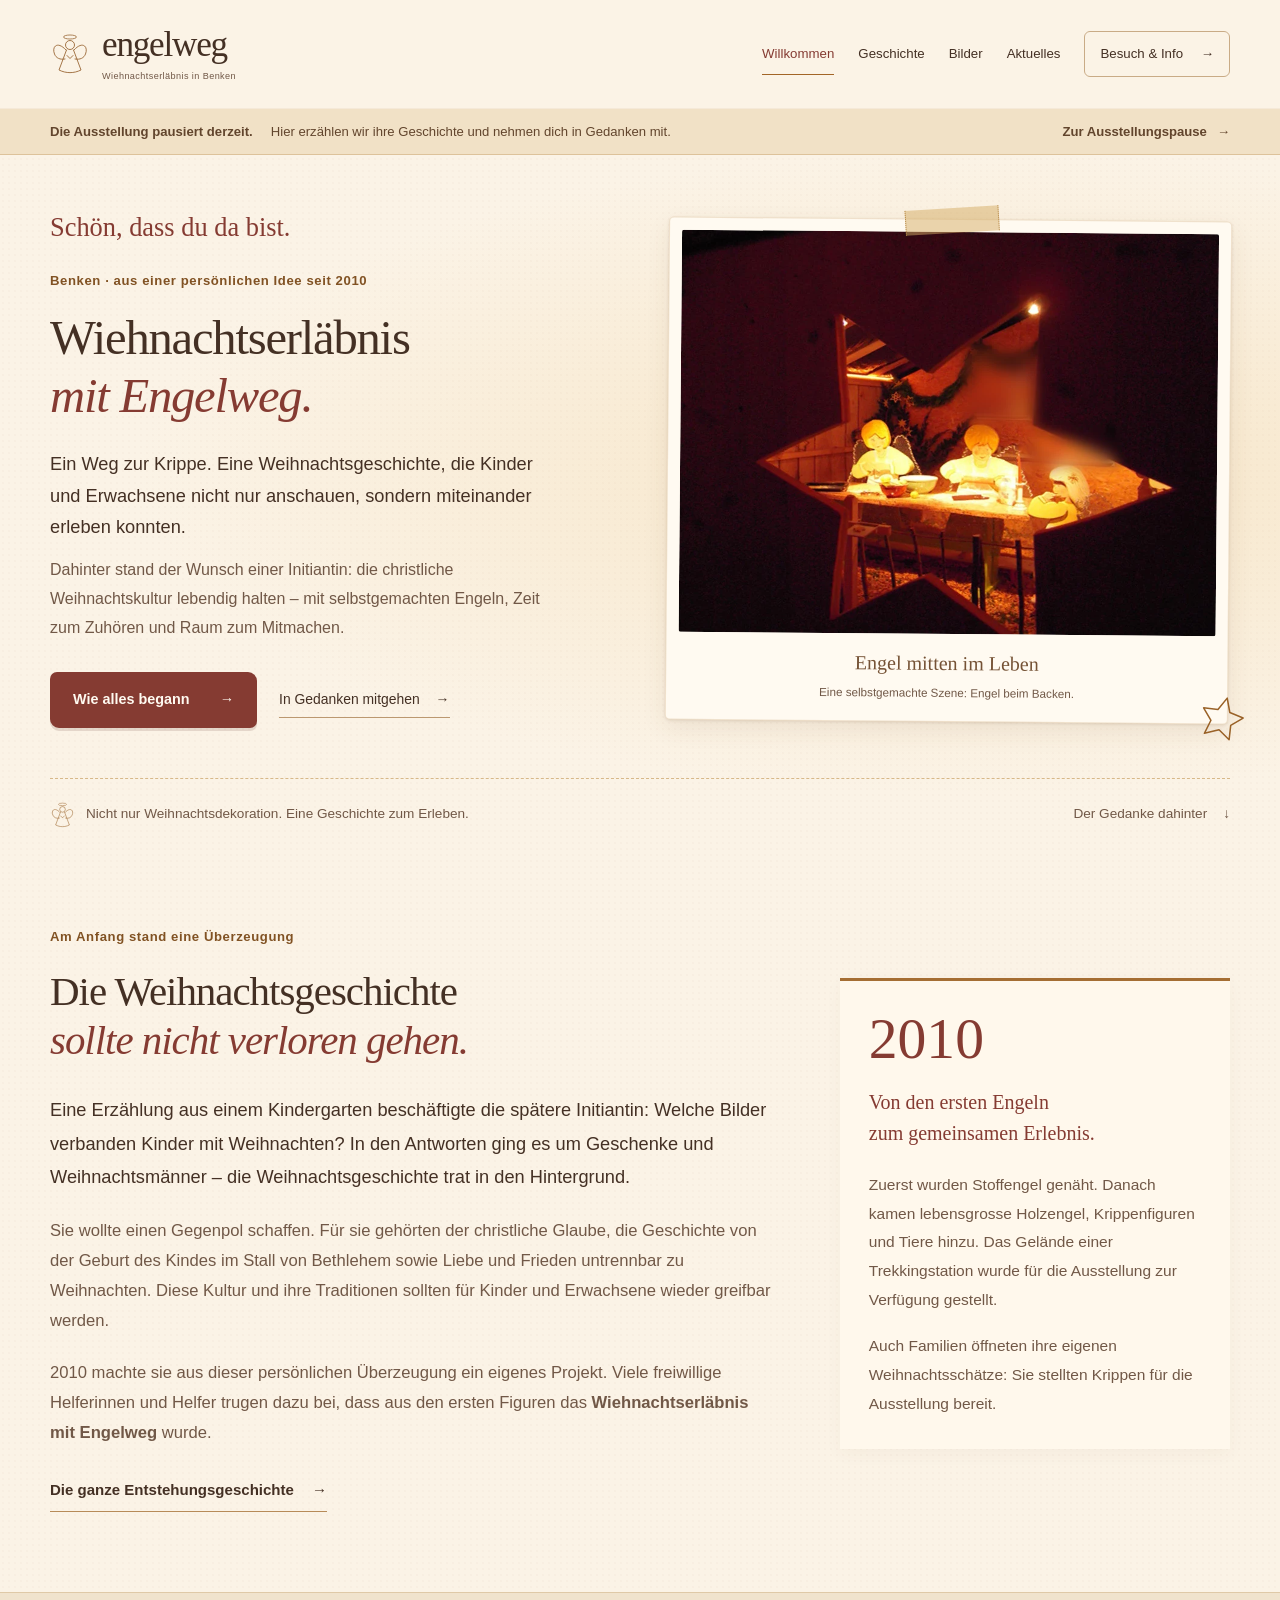
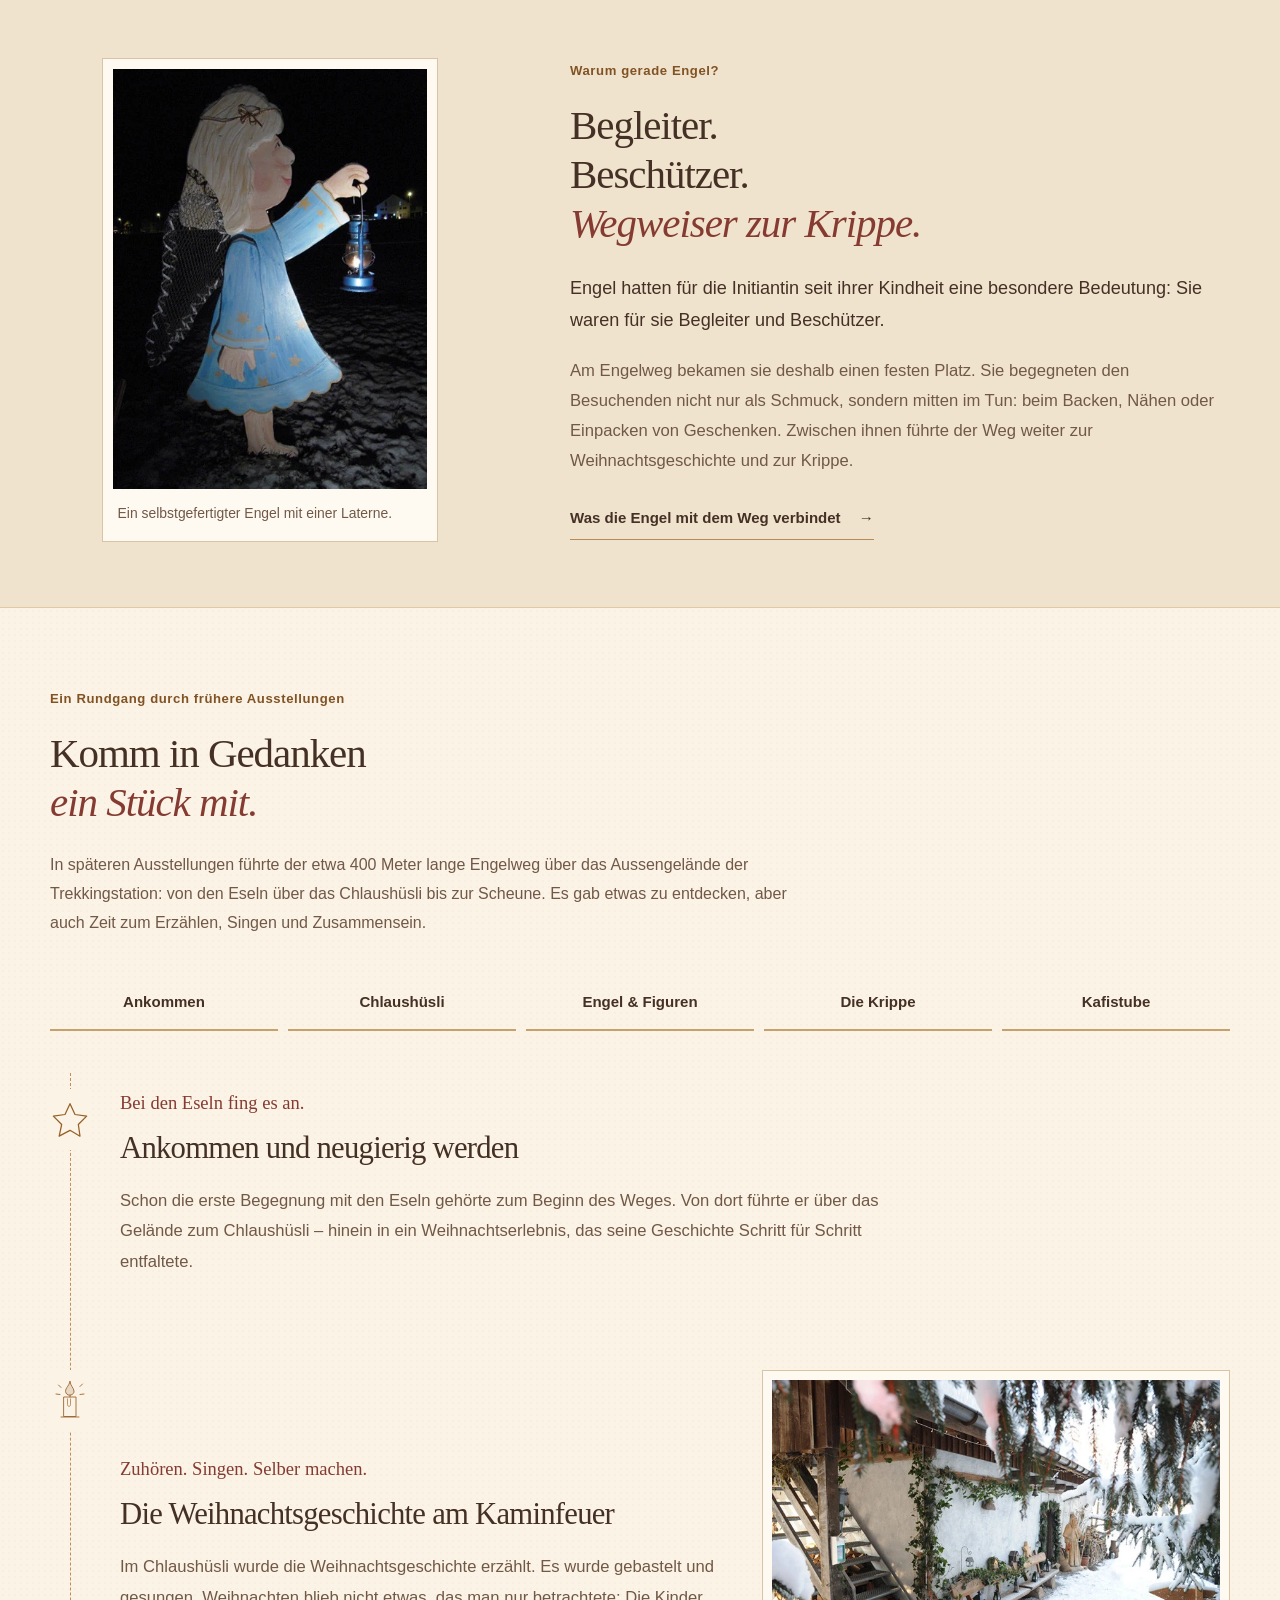
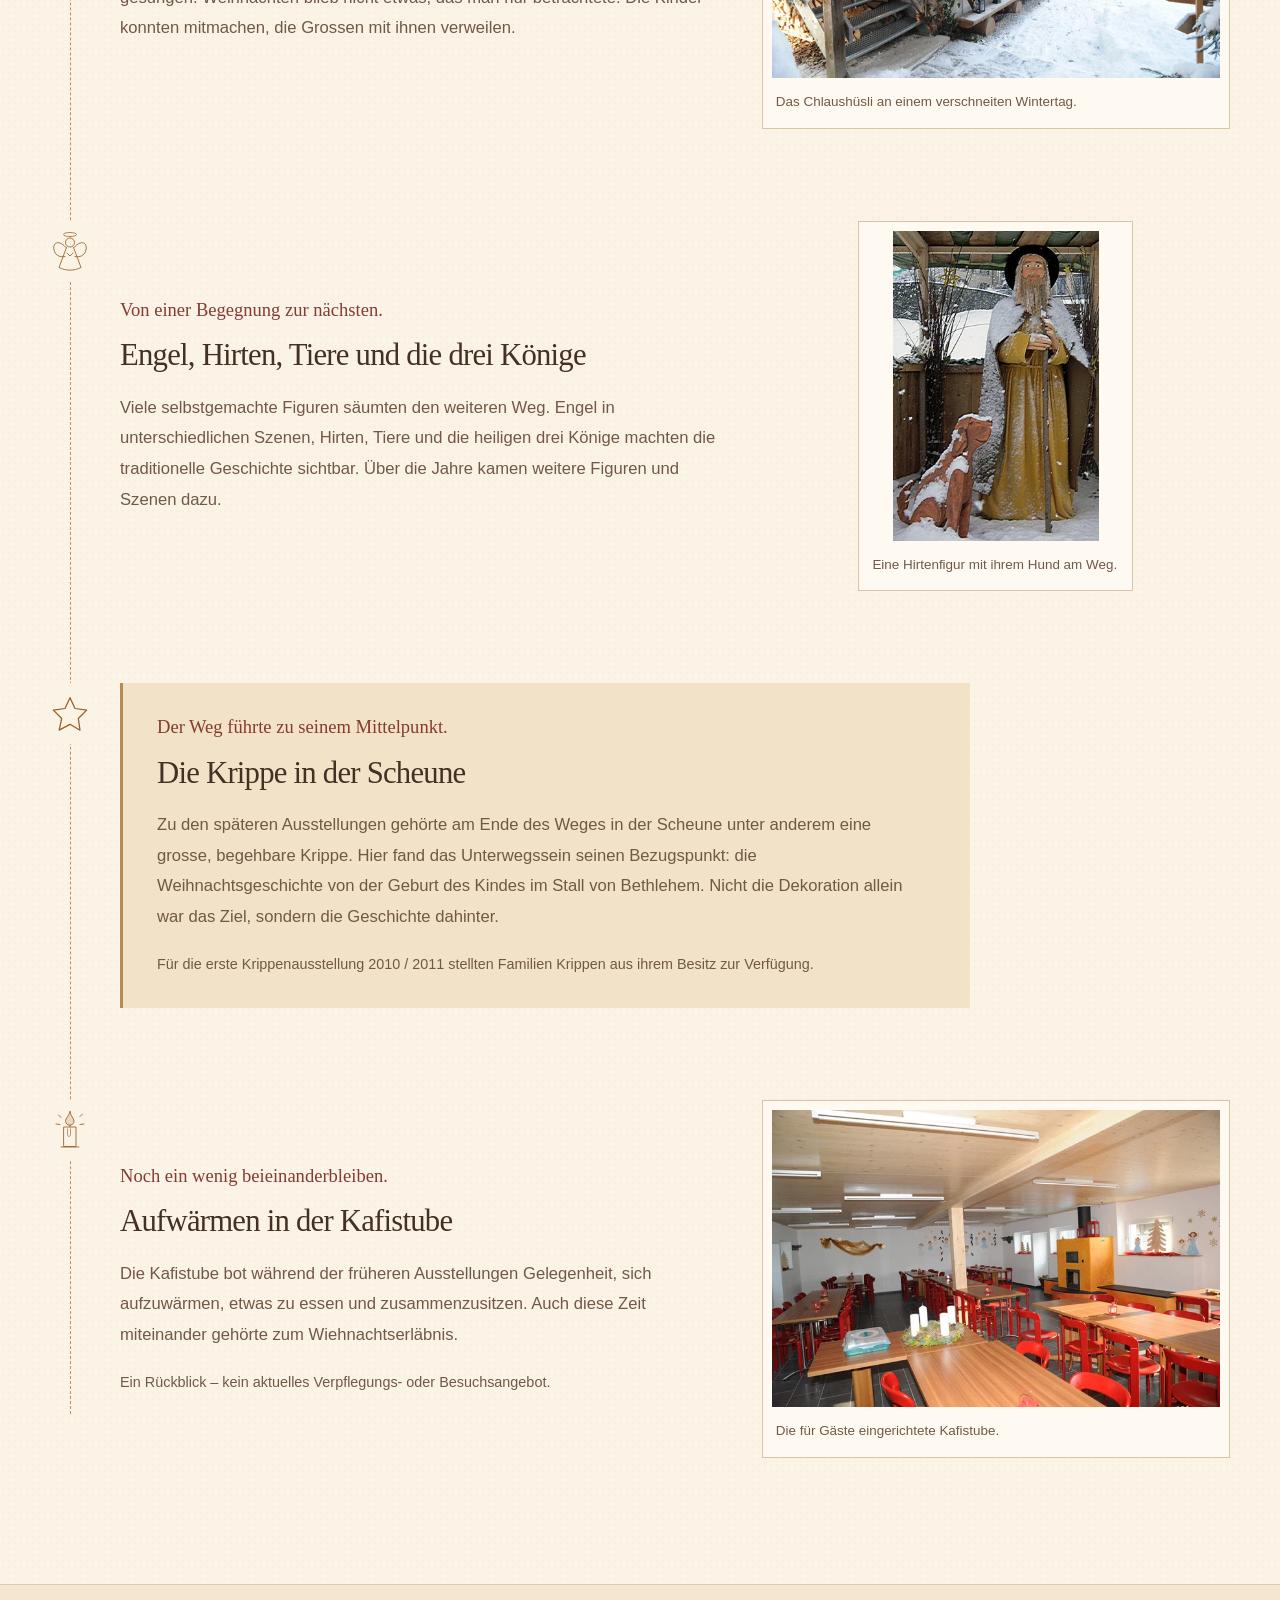
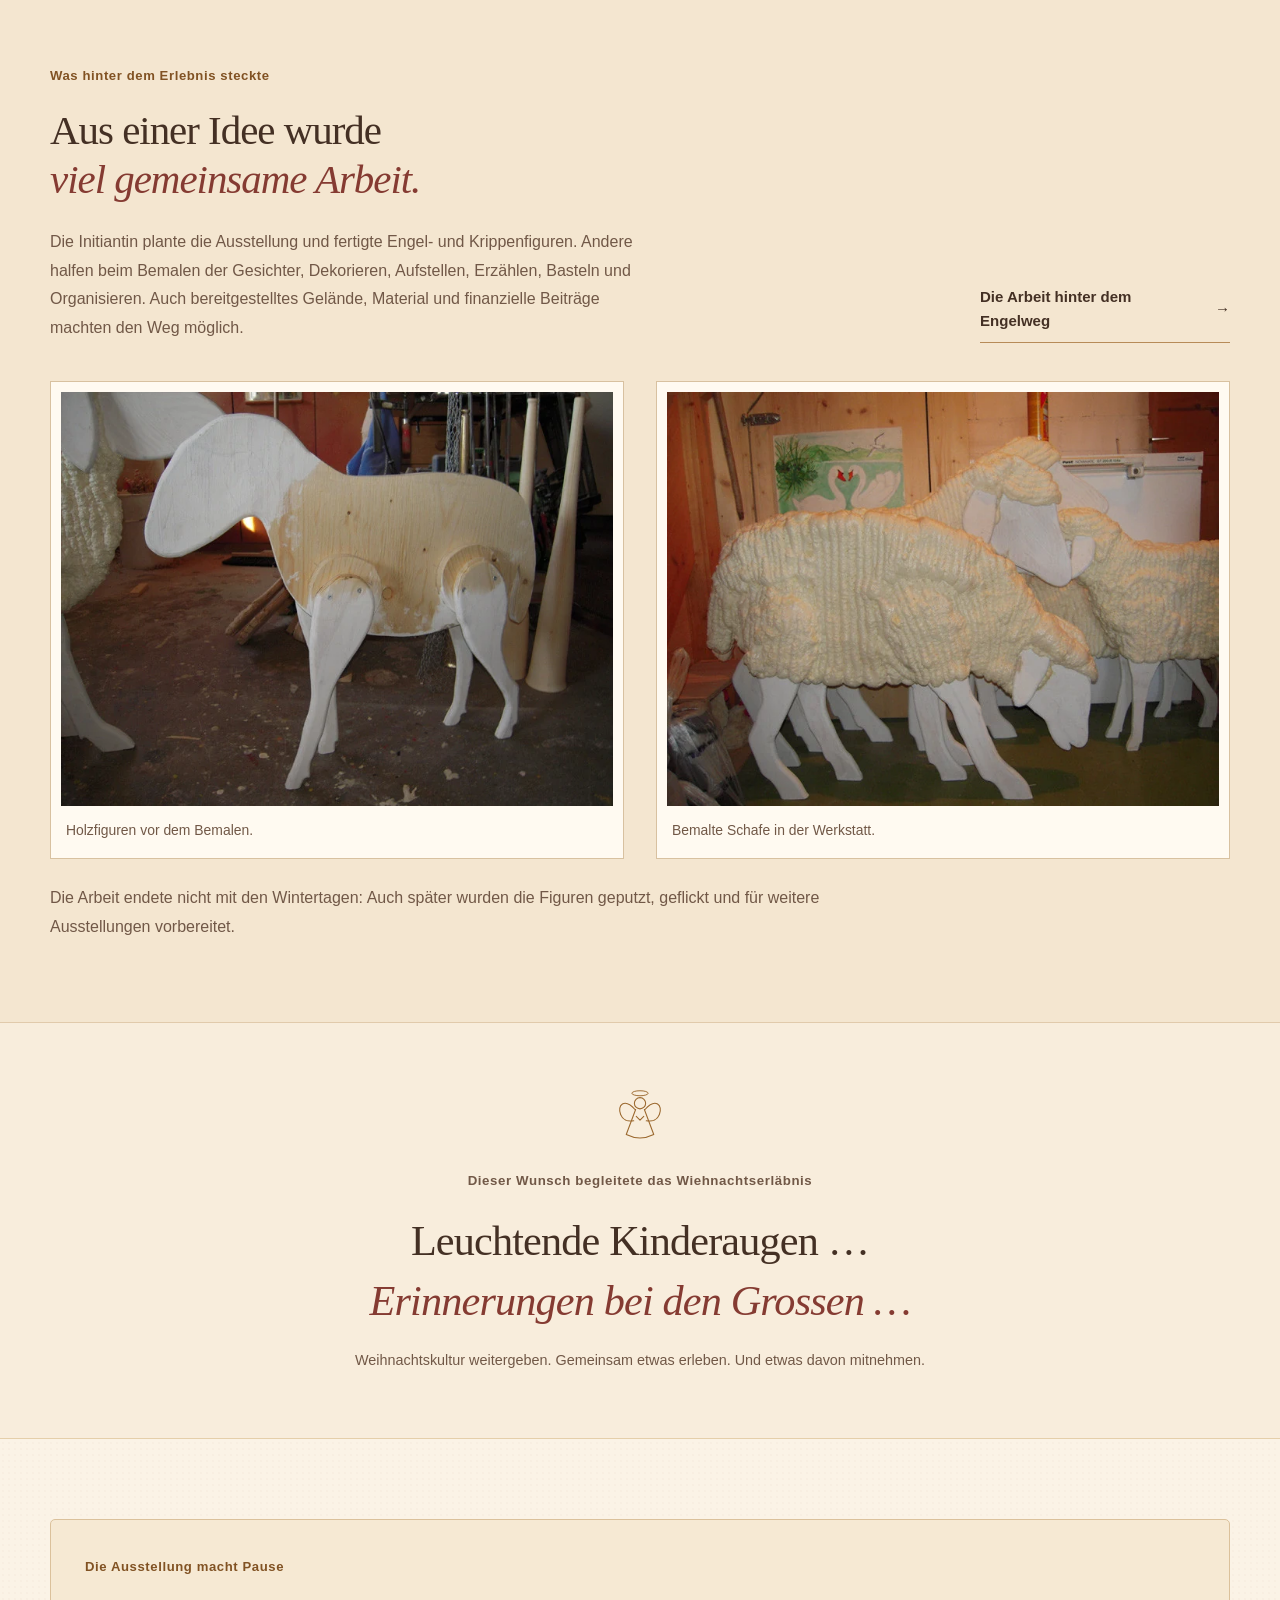
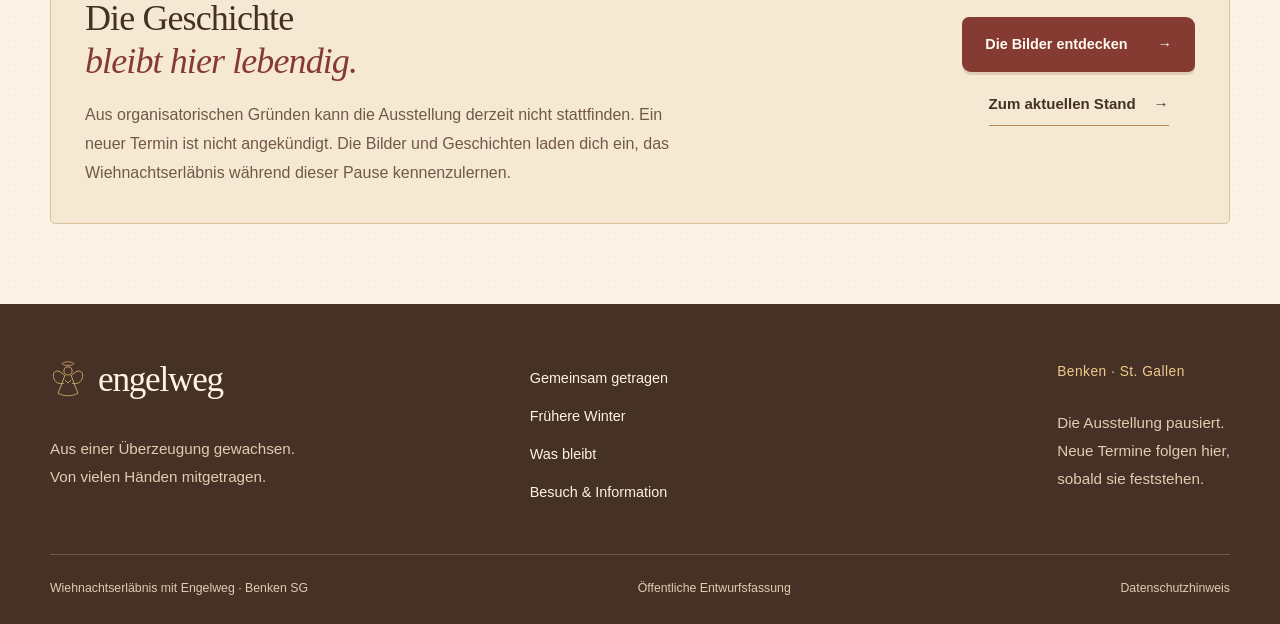
==== index.html @ f74694bc "Publish Engelweg website preview" ====
<!doctype html>
<html lang="de-CH">
<head>
<meta charset="utf-8"><meta name="viewport" content="width=device-width, initial-scale=1">
<meta name="description" content="Wiehnachtserläbnis mit Engelweg in Benken: die Geschichte einer Initiative von 2010, selbstgemachte Engel und ein Weg durch die christliche Weihnachtsgeschichte. Die Ausstellung pausiert."><meta name="robots" content="noindex, nofollow">
<meta name="theme-color" content="#fbf3e6"><title>Wiehnachtserläbnis mit Engelweg · Engelweg</title>
<link rel="icon" href="./assets/favicon.svg" type="image/svg+xml">
<link rel="stylesheet" href="./assets/style.css"><link rel="stylesheet" href="./assets/warmth.css"><script src="./assets/site.js" defer></script>
</head>
<body class="warmth">
<a class="skip-link" href="#main">Zum Inhalt springen</a>
<header class="site-header"><div class="wrap header-inner"><a class="brand" href="./" aria-label="Engelweg – Startseite"><span class="brand-symbol"><svg viewBox="0 0 80 88" fill="none" aria-hidden="true"><ellipse cx="40" cy="10" rx="13" ry="4" stroke="currentColor" stroke-width="1.5"/><circle cx="40" cy="26" r="9" stroke="currentColor" stroke-width="1.7"/><path d="M32 36C15 17 3 29 9 44c3 8 11 12 21 10m18-18c17-19 29-7 23 8-3 8-11 12-21 10M33 36 18 76c14 7 30 7 44 0L47 36M34 47l6 6 6-6" stroke="currentColor" stroke-width="1.7" stroke-linecap="round" stroke-linejoin="round"/></svg></span><span>engelweg<span class="brand-caption">Wiehnachtserläbnis in Benken</span></span></a><button class="menu-toggle" type="button" aria-expanded="false" aria-controls="main-nav"><span class="menu-label">Menü</span><span class="menu-lines" aria-hidden="true"></span></button><nav id="main-nav" aria-label="Hauptnavigation"><a href="./" aria-current="page">Willkommen</a><a href="./ausstellung-1/">Geschichte</a><a href="./einblicke/">Bilder</a><a href="./aktuelles/">Aktuelles</a><a class="nav-visit" href="./kontakt/">Besuch & Info <span aria-hidden="true">→</span></a></nav></div></header>
<main id="main">
<aside class="pause-ribbon"><div class="wrap"><strong>Die Ausstellung pausiert derzeit.</strong><span>Hier erzählen wir ihre Geschichte und nehmen dich in Gedanken mit.</span><a class="text-link" href="./aktuelles/">Zur Ausstellungspause <span aria-hidden="true">→</span></a></div></aside>
<section class="welcome-hero story-welcome" aria-labelledby="hero-title"><div class="wrap welcome-grid">
 <div class="welcome-copy"><p class="handwritten">Schön, dass du da bist.</p><p class="eyebrow">Benken · aus einer persönlichen Idee seit 2010</p>
 <h1 id="hero-title"><span>Wiehnachtserläbnis</span><br><em>mit Engelweg.</em></h1>
 <p class="welcome-lead">Ein Weg zur Krippe. Eine Weihnachtsgeschichte, die Kinder und Erwachsene nicht nur anschauen, sondern miteinander erleben konnten.</p>
 <p>Dahinter stand der Wunsch einer Initiantin: die christliche Weihnachtskultur lebendig halten – mit selbstgemachten Engeln, Zeit zum Zuhören und Raum zum Mitmachen.</p>
 <div class="hero-actions"><a class="button button-warm" href="#geschichte">Wie alles begann <span aria-hidden="true">→</span></a><a class="hero-secondary" href="#unterwegs">In Gedanken mitgehen <span aria-hidden="true">→</span></a></div></div>
 <figure class="welcome-photo"><img class="" src="./assets/images/engelwerkstatt.webp" alt="Warm beleuchtete Szene mit handgefertigten Engelfiguren" width="885" height="662" loading="eager" decoding="async" fetchpriority="high"><figcaption><span class="handwritten">Engel mitten im Leben</span><span>Eine selbstgemachte Szene: Engel beim Backen.</span></figcaption><span class="photo-star" aria-hidden="true"><svg viewBox="0 0 48 48" fill="none" aria-hidden="true"><path d="m24 5 6 13 14 2-10 10 2 14-12-7-13 7 3-14L4 20l14-2Z" stroke="currentColor" stroke-width="1.5" stroke-linecap="round" stroke-linejoin="round"/></svg></span></figure>
 </div><div class="wrap welcome-foot"><span><svg viewBox="0 0 80 88" fill="none" aria-hidden="true"><ellipse cx="40" cy="10" rx="13" ry="4" stroke="currentColor" stroke-width="1.5"/><circle cx="40" cy="26" r="9" stroke="currentColor" stroke-width="1.7"/><path d="M32 36C15 17 3 29 9 44c3 8 11 12 21 10m18-18c17-19 29-7 23 8-3 8-11 12-21 10M33 36 18 76c14 7 30 7 44 0L47 36M34 47l6 6 6-6" stroke="currentColor" stroke-width="1.7" stroke-linecap="round" stroke-linejoin="round"/></svg> Nicht nur Weihnachtsdekoration. Eine Geschichte zum Erleben.</span><a href="#geschichte">Der Gedanke dahinter <span aria-hidden="true">↓</span></a></div></section>
<section class="wrap section origin-section" id="geschichte"><div class="origin-copy"><p class="eyebrow">Am Anfang stand eine Überzeugung</p><h2>Die Weihnachtsgeschichte<br><em>sollte nicht verloren gehen.</em></h2>
 <p class="lead">Eine Erzählung aus einem Kindergarten beschäftigte die spätere Initiantin: Welche Bilder verbanden Kinder mit Weihnachten? In den Antworten ging es um Geschenke und Weihnachtsmänner – die Weihnachtsgeschichte trat in den Hintergrund.</p>
 <p>Sie wollte einen Gegenpol schaffen. Für sie gehörten der christliche Glaube, die Geschichte von der Geburt des Kindes im Stall von Bethlehem sowie Liebe und Frieden untrennbar zu Weihnachten. Diese Kultur und ihre Traditionen sollten für Kinder und Erwachsene wieder greifbar werden.</p>
 <p>2010 machte sie aus dieser persönlichen Überzeugung ein eigenes Projekt. Viele freiwillige Helferinnen und Helfer trugen dazu bei, dass aus den ersten Figuren das <strong>Wiehnachtserläbnis mit Engelweg</strong> wurde.</p><a class="text-link" href="./ausstellung-1/#anfang">Die ganze Entstehungsgeschichte <span aria-hidden="true">→</span></a></div>
 <aside class="origin-note"><span class="origin-year">2010</span><p class="handwritten">Von den ersten Engeln<br>zum gemeinsamen Erlebnis.</p><p>Zuerst wurden Stoffengel genäht. Danach kamen lebensgrosse Holzengel, Krippenfiguren und Tiere hinzu. Das Gelände einer Trekkingstation wurde für die Ausstellung zur Verfügung gestellt.</p><p>Auch Familien öffneten ihre eigenen Weihnachtsschätze: Sie stellten Krippen für die Ausstellung bereit.</p></aside></section>
<section class="meaning-section"><div class="wrap meaning-grid"><figure><img class="" src="./assets/images/laternenengel.webp" alt="Handgefertigte blaue Engelfigur mit einer Laterne" width="431" height="575" loading="lazy" decoding="async"><figcaption>Ein selbstgefertigter Engel mit einer Laterne.</figcaption></figure><div><p class="eyebrow">Warum gerade Engel?</p><h2>Begleiter.<br>Beschützer.<br><em>Wegweiser zur Krippe.</em></h2><p class="lead">Engel hatten für die Initiantin seit ihrer Kindheit eine besondere Bedeutung: Sie waren für sie Begleiter und Beschützer.</p><p>Am Engelweg bekamen sie deshalb einen festen Platz. Sie begegneten den Besuchenden nicht nur als Schmuck, sondern mitten im Tun: beim Backen, Nähen oder Einpacken von Geschenken. Zwischen ihnen führte der Weg weiter zur Weihnachtsgeschichte und zur Krippe.</p><a class="text-link" href="./ausstellung-1/#engel">Was die Engel mit dem Weg verbindet <span aria-hidden="true">→</span></a></div></div></section>
<section class="wrap section journey-section" id="unterwegs"><div class="section-heading"><p class="eyebrow">Ein Rundgang durch frühere Ausstellungen</p><h2>Komm in Gedanken<br><em>ein Stück mit.</em></h2><p class="section-description">In späteren Ausstellungen führte der etwa 400 Meter lange Engelweg über das Aussengelände der Trekkingstation: von den Eseln über das Chlaushüsli bis zur Scheune. Es gab etwas zu entdecken, aber auch Zeit zum Erzählen, Singen und Zusammensein.</p></div>
 <nav class="waymarks" aria-label="Stationen des Engelwegs"><a href="#ankommen">Ankommen</a><a href="#chlaushuesli">Chlaushüsli</a><a href="#figurenweg">Engel & Figuren</a><a href="#krippe">Die Krippe</a><a href="#kafistube">Kafistube</a></nav>
 <div class="journey-stations"><article class="journey-stop text-stop" id="ankommen"><div class="waypoint" aria-hidden="true"><svg viewBox="0 0 48 48" fill="none" aria-hidden="true"><path d="m24 5 6 13 14 2-10 10 2 14-12-7-13 7 3-14L4 20l14-2Z" stroke="currentColor" stroke-width="1.5" stroke-linecap="round" stroke-linejoin="round"/></svg></div><div><p class="handwritten">Bei den Eseln fing es an.</p><h3>Ankommen und neugierig werden</h3><p>Schon die erste Begegnung mit den Eseln gehörte zum Beginn des Weges. Von dort führte er über das Gelände zum Chlaushüsli – hinein in ein Weihnachtserlebnis, das seine Geschichte Schritt für Schritt entfaltete.</p></div></article>
 <article class="journey-stop" id="chlaushuesli"><div class="waypoint" aria-hidden="true"><svg viewBox="0 0 80 88" fill="none" aria-hidden="true"><path d="M40 6c-2 10-12 15-8 23 4 8 17 4 16-4-1-7-7-10-8-19Z" fill="currentColor" opacity=".18"/><path d="M40 6c-2 10-12 15-8 23 4 8 17 4 16-4-1-7-7-10-8-19ZM28 37h24v39H28zM22 77h36M40 33v4M17 13l5 5M60 16l5-5M12 31l8 1M60 32l8-1" stroke="currentColor" stroke-width="1.7" stroke-linecap="round" stroke-linejoin="round"/><path d="M35 40v12c0 5 6 5 6 0V40" stroke="currentColor" stroke-width="1.3"/></svg></div><div class="stop-content"><div><p class="handwritten">Zuhören. Singen. Selber machen.</p><h3>Die Weihnachtsgeschichte am Kaminfeuer</h3><p>Im Chlaushüsli wurde die Weihnachtsgeschichte erzählt. Es wurde gebastelt und gesungen. Weihnachten blieb nicht etwas, das man nur betrachtete: Die Kinder konnten mitmachen, die Grossen mit ihnen verweilen.</p></div><figure><img class="" src="./assets/images/winterweg.webp" alt="Das Chlaushüsli mit geschmückter Fassade und verschneitem Weg" width="709" height="472" loading="lazy" decoding="async"><figcaption>Das Chlaushüsli an einem verschneiten Wintertag.</figcaption></figure></div></article>
 <article class="journey-stop" id="figurenweg"><div class="waypoint" aria-hidden="true"><svg viewBox="0 0 80 88" fill="none" aria-hidden="true"><ellipse cx="40" cy="10" rx="13" ry="4" stroke="currentColor" stroke-width="1.5"/><circle cx="40" cy="26" r="9" stroke="currentColor" stroke-width="1.7"/><path d="M32 36C15 17 3 29 9 44c3 8 11 12 21 10m18-18c17-19 29-7 23 8-3 8-11 12-21 10M33 36 18 76c14 7 30 7 44 0L47 36M34 47l6 6 6-6" stroke="currentColor" stroke-width="1.7" stroke-linecap="round" stroke-linejoin="round"/></svg></div><div class="stop-content"><div><p class="handwritten">Von einer Begegnung zur nächsten.</p><h3>Engel, Hirten, Tiere und die drei Könige</h3><p>Viele selbstgemachte Figuren säumten den weiteren Weg. Engel in unterschiedlichen Szenen, Hirten, Tiere und die heiligen drei Könige machten die traditionelle Geschichte sichtbar. Über die Jahre kamen weitere Figuren und Szenen dazu.</p></div><figure class="portrait-stop"><img class="" src="./assets/images/hirtenfigur.webp" alt="Handgefertigte Hirtenfigur im winterlichen Außengelände" width="318" height="478" loading="lazy" decoding="async"><figcaption>Eine Hirtenfigur mit ihrem Hund am Weg.</figcaption></figure></div></article>
 <article class="journey-stop text-stop nativity-stop" id="krippe"><div class="waypoint" aria-hidden="true"><svg viewBox="0 0 48 48" fill="none" aria-hidden="true"><path d="m24 5 6 13 14 2-10 10 2 14-12-7-13 7 3-14L4 20l14-2Z" stroke="currentColor" stroke-width="1.5" stroke-linecap="round" stroke-linejoin="round"/></svg></div><div><p class="handwritten">Der Weg führte zu seinem Mittelpunkt.</p><h3>Die Krippe in der Scheune</h3><p>Zu den späteren Ausstellungen gehörte am Ende des Weges in der Scheune unter anderem eine grosse, begehbare Krippe. Hier fand das Unterwegssein seinen Bezugspunkt: die Weihnachtsgeschichte von der Geburt des Kindes im Stall von Bethlehem. Nicht die Dekoration allein war das Ziel, sondern die Geschichte dahinter.</p><p class="stop-note">Für die erste Krippenausstellung 2010 / 2011 stellten Familien Krippen aus ihrem Besitz zur Verfügung.</p></div></article>
 <article class="journey-stop" id="kafistube"><div class="waypoint" aria-hidden="true"><svg viewBox="0 0 80 88" fill="none" aria-hidden="true"><path d="M40 6c-2 10-12 15-8 23 4 8 17 4 16-4-1-7-7-10-8-19Z" fill="currentColor" opacity=".18"/><path d="M40 6c-2 10-12 15-8 23 4 8 17 4 16-4-1-7-7-10-8-19ZM28 37h24v39H28zM22 77h36M40 33v4M17 13l5 5M60 16l5-5M12 31l8 1M60 32l8-1" stroke="currentColor" stroke-width="1.7" stroke-linecap="round" stroke-linejoin="round"/><path d="M35 40v12c0 5 6 5 6 0V40" stroke="currentColor" stroke-width="1.3"/></svg></div><div class="stop-content"><div><p class="handwritten">Noch ein wenig beieinanderbleiben.</p><h3>Aufwärmen in der Kafistube</h3><p>Die Kafistube bot während der früheren Ausstellungen Gelegenheit, sich aufzuwärmen, etwas zu essen und zusammenzusitzen. Auch diese Zeit miteinander gehörte zum Wiehnachtserläbnis.</p><p class="stop-note">Ein Rückblick – kein aktuelles Verpflegungs- oder Besuchsangebot.</p></div><figure><img class="" src="./assets/images/kafistube.webp" alt="Leere Kafistube mit Holztischen, roten Stühlen und Adventsschmuck" width="709" height="471" loading="lazy" decoding="async"><figcaption>Die für Gäste eingerichtete Kafistube.</figcaption></figure></div></article></div>
 </section>
<section class="making-section section"><div class="wrap"><div class="making-heading"><div class="section-heading"><p class="eyebrow">Was hinter dem Erlebnis steckte</p><h2>Aus einer Idee wurde<br><em>viel gemeinsame Arbeit.</em></h2><p class="section-description">Die Initiantin plante die Ausstellung und fertigte Engel- und Krippenfiguren. Andere halfen beim Bemalen der Gesichter, Dekorieren, Aufstellen, Erzählen, Basteln und Organisieren. Auch bereitgestelltes Gelände, Material und finanzielle Beiträge machten den Weg möglich.</p></div><a class="text-link" href="./helfer-sponsoren/">Die Arbeit hinter dem Engelweg <span aria-hidden="true">→</span></a></div><div class="making-pair"><figure><img class="" src="./assets/images/holzfiguren.webp" alt="Unbemalte Tierfiguren aus Holz in der Werkstatt" width="709" height="531" loading="lazy" decoding="async"><figcaption>Holzfiguren vor dem Bemalen.</figcaption></figure><figure><img class="" src="./assets/images/schaffiguren.webp" alt="Handgefertigte Schaffiguren in einer Werkstatt" width="709" height="532" loading="lazy" decoding="async"><figcaption>Bemalte Schafe in der Werkstatt.</figcaption></figure></div><p class="making-note">Die Arbeit endete nicht mit den Wintertagen: Auch später wurden die Figuren geputzt, geflickt und für weitere Ausstellungen vorbereitet.</p></div></section>
<section class="quote-section"><div class="wrap quote-inner"><div class="quote-star"><svg viewBox="0 0 80 88" fill="none" aria-hidden="true"><ellipse cx="40" cy="10" rx="13" ry="4" stroke="currentColor" stroke-width="1.5"/><circle cx="40" cy="26" r="9" stroke="currentColor" stroke-width="1.7"/><path d="M32 36C15 17 3 29 9 44c3 8 11 12 21 10m18-18c17-19 29-7 23 8-3 8-11 12-21 10M33 36 18 76c14 7 30 7 44 0L47 36M34 47l6 6 6-6" stroke="currentColor" stroke-width="1.7" stroke-linecap="round" stroke-linejoin="round"/></svg></div><p class="eyebrow">Dieser Wunsch begleitete das Wiehnachtserläbnis</p><p class="editorial-quote">Leuchtende Kinderaugen …<br><em>Erinnerungen bei den Grossen …</em></p><p>Weihnachtskultur weitergeben. Gemeinsam etwas erleben. Und etwas davon mitnehmen.</p></div></section>
<section class="wrap section last-section"><div class="visit-panel"><div><p class="eyebrow">Die Ausstellung macht Pause</p><h2>Die Geschichte<br><em>bleibt hier lebendig.</em></h2><p>Aus organisatorischen Gründen kann die Ausstellung derzeit nicht stattfinden. Ein neuer Termin ist nicht angekündigt. Die Bilder und Geschichten laden dich ein, das Wiehnachtserläbnis während dieser Pause kennenzulernen.</p></div><div class="visit-action"><a class="button button-warm" href="./einblicke/">Die Bilder entdecken <span aria-hidden="true">→</span></a><a class="text-link" href="./aktuelles/">Zum aktuellen Stand <span aria-hidden="true">→</span></a></div></div></section></main>
<footer class="site-footer"><div class="wrap footer-top"><div><a class="brand footer-brand" href="./"><svg viewBox="0 0 80 88" fill="none" aria-hidden="true"><ellipse cx="40" cy="10" rx="13" ry="4" stroke="currentColor" stroke-width="1.5"/><circle cx="40" cy="26" r="9" stroke="currentColor" stroke-width="1.7"/><path d="M32 36C15 17 3 29 9 44c3 8 11 12 21 10m18-18c17-19 29-7 23 8-3 8-11 12-21 10M33 36 18 76c14 7 30 7 44 0L47 36M34 47l6 6 6-6" stroke="currentColor" stroke-width="1.7" stroke-linecap="round" stroke-linejoin="round"/></svg><span>engelweg</span></a><p>Aus einer Überzeugung gewachsen.<br>Von vielen Händen mitgetragen.</p></div><nav aria-label="Weitere Seiten"><a href="./helfer-sponsoren/">Gemeinsam getragen</a><a href="./medien/">Frühere Winter</a><a href="./gästebuch/">Was bleibt</a><a href="./kontakt/">Besuch & Information</a></nav><div class="footer-note"><span class="footer-label">Benken · St. Gallen</span><p>Die Ausstellung pausiert.<br>Neue Termine folgen hier,<br>sobald sie feststehen.</p></div></div><div class="wrap footer-bottom"><span>Wiehnachtserläbnis mit Engelweg · Benken SG</span><span>Öffentliche Entwurfsfassung</span><a href="./datenschutz/">Datenschutzhinweis</a></div></footer>
<dialog class="lightbox" aria-labelledby="lightbox-caption"><div class="lightbox-toolbar"><span class="lightbox-count" aria-live="polite"></span><button class="lightbox-close" type="button" aria-label="Bildansicht schließen">Schließen <span aria-hidden="true">×</span></button></div><div class="lightbox-stage"><button class="lightbox-prev" type="button" aria-label="Vorheriges Bild">←</button><img src="./assets/images/winterweg.webp" alt=""><button class="lightbox-next" type="button" aria-label="Nächstes Bild">→</button></div><p id="lightbox-caption"></p></dialog>
</body></html>
---- assets/style.css ----
/* Winterlicht — eigenständige Gestaltung, ausschließlich lokale Ressourcen. */
:root{--forest:#183c33;--forest-deep:#102e27;--paper:#f6f3eb;--white:#fffdf8;--ink:#20362f;--muted:#58665d;--gold:#b79860;--line:#d9ddd2;--soft:#edece2;--serif:Georgia,'Times New Roman',serif;--sans:-apple-system,BlinkMacSystemFont,'Segoe UI',sans-serif;--radius:3px}
*{box-sizing:border-box}html{scroll-behavior:smooth;scroll-padding-top:110px}body{margin:0;background:var(--paper);color:var(--ink);font-family:var(--sans);font-size:16px;line-height:1.75;-webkit-font-smoothing:antialiased}body:has(dialog[open]){overflow:hidden}img{display:block;max-width:100%;height:auto}a{color:inherit;text-decoration:none}button{font:inherit;color:inherit}a,button{-webkit-tap-highlight-color:transparent}a:focus-visible,button:focus-visible{outline:3px solid #a87631;outline-offset:6px}::selection{background:#d6bd87;color:var(--forest-deep)}h1,h2,h3,p,figure{margin:0}h1,h2,h3{font-weight:400;overflow-wrap:break-word}h1,h2{font-family:var(--serif);letter-spacing:-.045em;line-height:1.1}h1{font-size:clamp(2.9rem,6.2vw,6rem)}h2{font-size:clamp(2.2rem,3.7vw,3.7rem)}h3{font-family:var(--serif);font-size:1.7rem;line-height:1.22;letter-spacing:-.025em}h1 em,h2 em,.editorial-quote em{font-weight:400}p+p{margin-top:1.1rem}.wrap{width:min(1180px,calc(100% - 96px));margin-inline:auto}.section{padding-block:100px}.eyebrow{font-size:.68rem;font-weight:650;letter-spacing:.2em;text-transform:uppercase;line-height:1.6;margin-bottom:24px}.lead{font-size:1.15rem;line-height:1.75}.text-link{max-width:100%;display:inline-flex;gap:36px;align-items:center;font-size:.84rem;font-weight:600;padding-bottom:9px;margin-top:30px;border-bottom:1px solid var(--gold)}.text-link span,.card-more span{transition:transform .2s}.text-link:hover span,.feature-card:hover .card-more span{transform:translate(3px,-3px)}.button{display:inline-flex;align-items:center;justify-content:center;gap:30px;min-height:54px;padding:15px 23px;border:1px solid transparent;font-size:.8rem;font-weight:650;border-radius:var(--radius);transition:background .2s,transform .2s}.button:hover{transform:translateY(-2px)}.button-cream{color:var(--forest);background:var(--paper)}.button-cream:hover{background:#e9e1d0}.button-green{color:var(--paper);background:var(--forest)}.button-green:hover{background:var(--forest-deep)}.skip-link{position:fixed;z-index:100;left:20px;top:-100px;padding:10px 20px;background:var(--white);box-shadow:0 2px 10px #0003}.skip-link:focus{top:16px}
/* A quiet masthead, with a small hand-drawn light as its mark. */
.site-header{background:var(--paper);position:sticky;top:0;z-index:30;border-bottom:1px solid #20362f14}.header-inner{height:100px;display:flex;align-items:center;justify-content:space-between;gap:30px}.brand{display:inline-flex;align-items:center;gap:12px;line-height:1}.brand-symbol{width:39px;color:#947743}.brand-symbol svg{width:100%;display:block}.brand>span:last-child{font-family:var(--serif);font-size:2.05rem;letter-spacing:-.07em}.brand-caption{display:block;font-family:var(--sans);font-size:.53rem;text-transform:uppercase;letter-spacing:.15em;margin-top:10px}.site-header nav{display:flex;align-items:center;gap:30px}.site-header nav>a{font-size:.76rem;position:relative;white-space:nowrap}.site-header nav>a:not(.nav-visit):after{content:'';position:absolute;height:1px;background:var(--gold);bottom:-9px;left:0;right:100%;transition:right .2s}.site-header nav>a:hover:after,.site-header nav>a[aria-current]:after{right:0}.site-header .nav-visit{border:1px solid #b9c3b8;border-radius:2px;padding:10px 15px;margin-left:9px}.nav-visit span{margin-left:14px}.menu-toggle{display:none}
/* A cinematic strip of genuine winter light, not a synthetic stock illustration. */
.hero{min-height:650px;height:min(760px,calc(100svh - 100px));position:relative;overflow:hidden;background:var(--forest-deep);color:var(--paper);display:flex;align-items:center}.hero-image,.hero-shade{position:absolute;inset:0}.hero-image img{width:100%;height:100%;object-fit:cover;object-position:center 70%;opacity:.83}.hero-shade{background:linear-gradient(90deg,rgba(13,34,28,.91) 0%,rgba(13,34,28,.76) 35%,rgba(13,34,28,.13) 90%),linear-gradient(0deg,rgba(12,32,24,.65),transparent 35%)}.hero-content{position:relative;z-index:1;padding-block:70px 115px}.hero .eyebrow{color:#e6d4ae}.hero h1{max-width:950px}.hero h1 em{color:#e1c488}.hero-content>p:not(.eyebrow){max-width:440px;font-size:.97rem;color:#e1e6da;margin-top:28px;line-height:1.9}.hero-actions{display:flex;align-items:center;gap:32px;margin-top:33px}.hero-secondary{font-size:.8rem;border-bottom:1px solid #e8e2cf88;padding-bottom:6px}.hero-secondary span{margin-left:18px}.hero-side{position:absolute;right:30px;top:48%;writing-mode:vertical-rl;text-transform:uppercase;font-size:.59rem;letter-spacing:.22em;color:#ece6d5}.hero-bottom{position:absolute;bottom:28px;left:0;right:0;display:flex;align-items:center;justify-content:space-between;border-top:1px solid #f6f3eb44;padding-top:22px;font-size:.68rem;letter-spacing:.035em}.hero-bottom a span{margin-left:15px}
.status-wrap{padding-top:30px}.status-note{padding:20px 24px;display:flex;align-items:flex-start;gap:15px;border:1px solid #d7d9cb;background:#eceee4;border-radius:var(--radius)}.status-dot{width:7px;height:7px;border-radius:50%;background:#9c7737;flex:0 0 auto;margin-top:10px}.status-note strong{font-size:.8rem;font-weight:650}.status-note div{display:flex;gap:12px;flex-wrap:wrap;align-items:baseline}.status-note div>span{font-size:.78rem;color:var(--muted)}
.intro-section{display:grid;grid-template-columns:1fr 1fr;gap:100px;align-items:center;padding-block:110px 125px}.intro-text .lead{margin-top:30px;max-width:480px}.intro-text>p:not(.eyebrow):not(.lead){font-size:.91rem;color:var(--muted);margin-top:20px}.intro-image{position:relative;margin-right:20px}.intro-image>img{width:100%;height:450px;object-fit:cover;border-radius:100% 100% 2px 2px / 45% 45% 2px 2px}.intro-image figcaption{display:flex;justify-content:space-between;gap:10px;font-size:.57rem;letter-spacing:.11em;text-transform:uppercase;margin-top:16px;color:var(--muted)}.image-seal{position:absolute;bottom:45px;left:-48px;display:flex;flex-direction:column;justify-content:center;align-items:center;text-align:center;gap:4px;background:var(--paper);width:118px;height:118px;border-radius:50%;box-shadow:0 0 0 1px #c9c8b8;outline:8px solid var(--paper)}.image-seal svg{width:33px;height:33px;color:#8d713e}.image-seal span{font-family:var(--serif);font-size:.85rem;line-height:1.2;font-style:italic}
.discovery-section{background:var(--soft);padding-block:95px 100px}.section-heading{max-width:680px}.section-description{max-width:510px;font-size:.9rem;color:var(--muted);margin-top:24px}.discovery-grid{display:grid;grid-template-columns:repeat(3,1fr);gap:28px;margin-top:50px}.feature-card{background:var(--white);border-radius:var(--radius);overflow:hidden;display:flex;flex-direction:column}.feature-image{height:290px;overflow:hidden;background:var(--forest)}.feature-image img{height:100%;width:100%;object-fit:cover;transition:transform .6s}.feature-card:first-child .feature-image img{object-position:center 35%}.feature-card:hover img{transform:scale(1.035)}.feature-copy{padding:28px 28px 30px;display:flex;flex-direction:column;flex:1}.card-number{font-size:.59rem;text-transform:uppercase;letter-spacing:.15em;color:#6a705e;margin-bottom:18px}.feature-copy p{font-size:.84rem;color:var(--muted);margin-top:17px;margin-bottom:25px}.card-more{font-size:.71rem;font-weight:600;display:flex;justify-content:space-between;gap:8px;align-items:center;margin-top:auto}.quote-section{background:var(--forest);color:var(--paper);padding-block:85px;text-align:center;position:relative;overflow:hidden}.quote-section:before,.quote-section:after{content:'';position:absolute;border:1px solid #cfb77f26;border-radius:50%;width:410px;height:410px;top:-220px;left:-230px}.quote-section:after{inset:auto -200px -270px auto;width:500px;height:500px}.quote-star{width:45px;margin:0 auto 28px;color:#d2b477}.quote-inner .eyebrow{font-size:.62rem;color:#ddcfac}.editorial-quote{font:clamp(2.3rem,4.5vw,4.4rem)/1.16 var(--serif);letter-spacing:-.04em}.editorial-quote em{color:#dec38b}.quote-inner>p:last-child{font-size:.77rem;color:#cdd7c8;margin-top:25px;letter-spacing:.03em}.heading-row{display:flex;justify-content:space-between;align-items:end;gap:40px;margin-bottom:38px}.heading-row .text-link{white-space:nowrap;margin:0 0 5px}.gallery-grid{display:grid;grid-template-columns:repeat(3,1fr);gap:20px}.gallery-item{position:relative;overflow:hidden;background:#e8e4d9;display:block;border-radius:var(--radius);aspect-ratio:1/.97}.gallery-item img{width:100%;height:100%;object-fit:cover;transition:transform .6s}.gallery-item:hover img{transform:scale(1.04)}.gallery-caption{display:flex;align-items:end;justify-content:space-between;gap:18px;position:absolute;bottom:0;left:0;right:0;padding:42px 18px 18px;font-size:.7rem;line-height:1.5;color:var(--white);background:linear-gradient(transparent,#10251ae6)}.gallery-caption>span{font-size:1.3rem;line-height:1}.gallery-section .gallery-grid{grid-template-columns:repeat(3,1fr)}.gallery-section .gallery-item:nth-child(1),.gallery-section .gallery-item:nth-child(5){grid-column:span 2;aspect-ratio:2/1}.gallery-section .gallery-item:nth-child(5){grid-column:span 2}.preview-section{padding-bottom:20px}.last-section{padding-top:55px;padding-bottom:95px}.visit-panel{display:flex;justify-content:space-between;align-items:center;gap:60px;border-top:1px solid var(--line);border-bottom:1px solid var(--line);padding-block:50px}.visit-panel h2{font-size:2.45rem}.visit-panel p:not(.eyebrow){max-width:620px;font-size:.9rem;color:var(--muted);margin-top:18px}.visit-action{flex-shrink:0;text-align:center}.visit-action>span{display:block;font-size:.62rem;margin-top:12px;color:var(--muted)}
.page-hero{padding:80px 0 78px;background:var(--soft);position:relative;overflow:hidden;border-bottom:1px solid var(--line)}.page-hero .wrap{position:relative;z-index:1}.page-hero h1{font-size:clamp(2.6rem,5vw,4.7rem);max-width:900px}.page-hero p:not(.eyebrow){max-width:640px;margin-top:25px;color:var(--muted);font-size:.95rem}.page-star{position:absolute;right:7%;top:30px;width:240px;height:240px;color:#b798602e;transform:rotate(12deg)}.split-story{display:grid;grid-template-columns:1fr 1fr;align-items:center;gap:95px}.split-story .lead{margin-top:28px}.split-story p:not(.eyebrow):not(.lead){font-size:.92rem;color:var(--muted);margin-top:20px}.split-story figure img{width:100%;max-height:480px;object-fit:cover;border-radius:var(--radius)}figcaption{font-size:.66rem;color:var(--muted);margin-top:13px}.soft-section{background:var(--soft)}.reversed>div{grid-column:2;grid-row:1}.reversed>figure{grid-column:1;grid-row:1}.story-facts{display:grid;grid-template-columns:repeat(3,1fr);gap:60px;margin-top:55px}.story-facts article{border-top:1px solid #bfc8b9;padding-top:25px}.story-facts article>span{display:block;font-family:var(--serif);font-style:italic;font-size:2.7rem;line-height:1.2;color:#8f7343;margin-bottom:22px}.story-facts h3{font-size:1.55rem}.story-facts p{font-size:.87rem;color:var(--muted);margin-top:15px}.last-section>.text-link{margin-top:30px}.narrow{max-width:760px}.prose h2{font-size:2.4rem;margin-bottom:30px}.prose>p{color:var(--muted);font-size:.99rem}.prose>.lead{color:var(--ink);font-size:1.15rem}.news-layout{display:grid;grid-template-columns:1fr 1.5fr;gap:100px}.large-star{display:block;width:50px;margin-bottom:30px;color:#927240}.news-layout aside h2{font-size:2.7rem}.notice-label{display:inline-flex;align-items:center;gap:9px;font-size:.65rem;letter-spacing:.1em;text-transform:uppercase;color:#836124;margin-bottom:25px;padding:6px 10px;background:#eee7d6}.notice-label:before{content:'';width:6px;height:6px;border-radius:50%;background:currentColor}.contact-layout{display:grid;grid-template-columns:1.1fr 1fr;gap:120px;align-items:center}.contact-layout .lead{margin-top:28px}.contact-layout>div>p:not(.eyebrow){color:var(--muted)}.contact-card{border:1px solid #bdc7b8;padding:55px 35px;text-align:center;background:#eeeee2}.contact-card>svg{width:52px;color:#9b7c44;margin:0 auto 23px}.contact-card h3{font-size:2.1rem}.contact-card p{font-size:.87rem;margin-top:20px!important}.contact-card>span{display:block;font-size:.62rem;letter-spacing:.12em;text-transform:uppercase;margin-top:25px}.archive-list{padding-bottom:100px;max-width:760px;display:grid;gap:12px}.archive-link{display:flex;justify-content:space-between;align-items:center;border-bottom:1px solid var(--line);padding:22px 0;font-family:var(--serif);font-size:1.6rem}.prose .text-link+.text-link{margin-left:30px}
.site-footer{background:var(--forest-deep);color:var(--paper);padding:65px 0 25px}.footer-top{display:grid;grid-template-columns:1.3fr 1fr 1fr;gap:70px;padding-bottom:48px}.footer-brand{font-family:var(--serif);font-size:2.6rem;letter-spacing:-.06em}.footer-brand svg{width:35px;color:#c2a56c}.footer-top>div>p{font-size:.8rem;color:#b5c4b5;line-height:1.85;margin-top:22px}.footer-top nav{display:flex;flex-direction:column;align-items:start;gap:11px;font-size:.78rem;padding-top:10px}.footer-top nav a:hover,.footer-bottom a:hover{text-decoration:underline;text-underline-offset:5px}.footer-note{justify-self:end}.footer-label{font-size:.61rem;letter-spacing:.13em;text-transform:uppercase;color:#ddc48d}.footer-bottom{display:flex;justify-content:space-between;gap:20px;border-top:1px solid #f6f3eb26;padding-top:22px;font-size:.61rem;color:#a9bcad}
.lightbox{color:var(--paper);border:1px solid #fff3;background:var(--forest-deep);width:min(1100px,calc(100% - 32px));max-width:1100px;padding:20px 24px;max-height:94svh;border-radius:4px}.lightbox::backdrop{background:#07140ff2}.lightbox-toolbar{display:flex;justify-content:space-between;align-items:center;gap:10px}.lightbox-count{font-size:.75rem}.lightbox button{background:none;border:1px solid #c7d1c24d;border-radius:3px;cursor:pointer;min-width:46px;min-height:46px}.lightbox button:hover{background:#fff1}.lightbox-close{font-size:.72rem;display:flex;gap:20px;align-items:center;padding:5px 12px}.lightbox-close>span{font-size:1.5rem}.lightbox-stage{display:grid;grid-template-columns:46px minmax(0,1fr) 46px;gap:18px;align-items:center;margin-block:18px}.lightbox-stage img{width:100%;height:calc(78svh - 100px);object-fit:contain}.lightbox>p{font-size:.8rem;text-align:center;color:#dae0d4;line-height:1.4;margin:14px 0 4px}
@media(min-width:1000px) and (prefers-reduced-motion:no-preference){.hero-content{animation:arrive .8s ease-out both}@keyframes arrive{from{opacity:0;transform:translateY(12px)}to{opacity:1;transform:none}}}
@media(max-width:1100px){.wrap{width:calc(100% - 64px)}.site-header nav{gap:20px}.intro-section,.split-story{gap:60px}.intro-image{margin-right:0}.feature-copy{padding:24px}.contact-layout{gap:60px}.news-layout{gap:60px}.hero-side{right:13px}.hero-content{padding-top:55px}.feature-image{height:250px}}
@media(max-width:860px){html{scroll-padding-top:90px}.header-inner{height:86px}.site-header nav{gap:14px}.site-header nav>a{font-size:.7rem}.site-header .nav-visit{padding:8px 10px;margin-left:0}.brand>span:last-child{font-size:1.8rem}.brand-symbol{width:32px}.brand-caption{font-size:.47rem}.hero{min-height:610px;height:auto}.hero h1{font-size:4.4rem}.hero-content{padding-bottom:130px}.intro-section{gap:45px;padding-block:80px 90px}.intro-image>img{height:390px}.image-seal{width:94px;height:94px;left:-22px;bottom:40px}.image-seal span{font-size:.76rem}.image-seal svg{width:26px}.section{padding-block:75px}.discovery-grid{gap:17px}.feature-copy{padding:21px 18px}.feature-copy h3{font-size:1.4rem}.feature-image{height:230px}.card-more{font-size:.65rem}.feature-copy p{font-size:.79rem}.visit-panel{gap:35px}.visit-panel h2{font-size:2rem}.footer-top{gap:35px}.news-layout{gap:40px;grid-template-columns:1fr 1.3fr}.story-facts{gap:30px}.split-story{gap:40px}.gallery-caption{font-size:.65rem;padding-inline:12px}.last-section{padding-top:40px}.contact-layout{gap:40px}}
@media(max-width:860px){.wrap{width:calc(100% - 40px)}body{font-size:15px}.header-inner{height:78px;gap:15px;flex-wrap:wrap}.site-header{position:sticky}.brand>span:last-child{font-size:1.8rem}.brand-caption{font-size:.47rem}.brand-symbol{width:32px}.site-header nav{display:flex;width:100%;background:var(--paper);padding:10px 0 24px;flex-direction:column;align-items:stretch;gap:0;border-bottom:1px solid var(--line)}.site-header nav>a{padding:10px 0;font-size:.87rem}.site-header nav>a:after{display:none}.site-header nav>a[aria-current]{color:#8d692e}.site-header .nav-visit{margin-top:10px;padding:10px 14px;display:flex;justify-content:space-between}.site-header:not(.js-ready){position:static}.site-header:not(.js-ready) .header-inner{height:auto;min-height:78px;padding-top:18px}.site-header.js-ready nav{display:none;position:absolute;top:77px;left:0;right:0;width:100%;padding:10px 20px 24px;box-shadow:0 12px 20px #132a2414}.site-header.js-ready nav.is-open{display:flex}.js-ready .menu-toggle{display:flex;align-items:center;gap:14px;background:none;border:1px solid #bcc5b8;padding:9px 11px;min-height:42px;border-radius:2px}.menu-label{font-size:.72rem}.menu-lines{display:block;width:15px;height:10px;border-top:1px solid;border-bottom:1px solid;position:relative}.menu-lines:after{content:'';position:absolute;left:0;right:0;top:4px;border-top:1px solid}.hero{min-height:615px;align-items:flex-start}.hero-image img{object-position:61% center;opacity:.8}.hero-shade{background:linear-gradient(90deg,#0d221cec,#0d221c85),linear-gradient(0deg,#0d221ce3,transparent 55%)}.hero-content{padding-block:68px 135px}.hero h1{font-size:clamp(2.9rem,9.6vw,4.15rem);letter-spacing:-.05em;line-height:1.13}.hero .eyebrow{font-size:.55rem;letter-spacing:.14em;margin-bottom:26px;max-width:280px}.hero-content>p:not(.eyebrow){font-size:.85rem;max-width:340px;line-height:1.8;margin-top:24px}.hero-actions{gap:24px;margin-top:27px;align-items:start;flex-wrap:wrap}.button{font-size:.74rem;padding:13px 18px;min-height:49px}.hero-secondary{padding-top:9px;font-size:.74rem}.hero-side{display:none}.hero-bottom{bottom:22px;font-size:.58rem;padding-top:17px;gap:20px}.hero-bottom>span{max-width:150px}.hero-bottom a{white-space:nowrap}.status-wrap{padding-top:20px}.status-note{padding:17px 16px;gap:10px}.status-note div{gap:4px}.status-note strong{font-size:.76rem}.status-note div>span{font-size:.73rem;line-height:1.55}.status-dot{margin-top:9px}.section{padding-block:62px}.intro-section{display:flex;flex-direction:column;align-items:stretch;gap:42px;padding-block:65px 75px}.intro-text h2{font-size:2.55rem}.intro-text .lead{font-size:1.05rem;margin-top:24px}.intro-text>p:not(.eyebrow):not(.lead){font-size:.88rem}.intro-image{margin-left:28px;margin-right:4px}.intro-image>img{height:370px;object-position:center}.image-seal{left:-26px;bottom:37px;width:102px;height:102px}.intro-image figcaption{font-size:.52rem}.eyebrow{font-size:.6rem;letter-spacing:.16em;margin-bottom:18px}h2{font-size:2.45rem}.discovery-grid{grid-template-columns:1fr;gap:24px;margin-top:32px}.feature-card{display:grid;grid-template-columns:42% minmax(0,1fr)}.feature-image{height:100%;min-height:265px}.feature-copy{padding:22px 17px}.feature-copy h3{font-size:1.5rem}.card-number{font-size:.53rem;letter-spacing:.08em;margin-bottom:12px}.feature-copy p{font-size:.76rem;margin-top:13px;margin-bottom:18px}.card-more{font-size:.63rem;line-height:1.5}.section-description{font-size:.85rem;margin-top:20px}.quote-section{padding-block:65px}.quote-inner .eyebrow{font-size:.55rem}.editorial-quote{font-size:2.6rem}.quote-inner>p:last-child{font-size:.7rem}.heading-row{display:block;margin-bottom:28px}.heading-row .text-link{margin-top:25px}.gallery-grid{grid-template-columns:1fr;gap:17px}.preview-section .gallery-grid{grid-template-columns:1fr 1fr}.preview-section .gallery-item:first-child{grid-column:span 2;aspect-ratio:1.5}.preview-section .gallery-item:not(:first-child){aspect-ratio:.8}.gallery-section .gallery-grid{grid-template-columns:1fr 1fr;gap:14px}.gallery-section .gallery-item{aspect-ratio:.77}.gallery-section .gallery-item:nth-child(1),.gallery-section .gallery-item:nth-child(5){grid-column:span 2;aspect-ratio:1.5}.gallery-caption{font-size:.59rem;padding:32px 10px 12px;gap:7px}.gallery-caption>span{font-size:1.1rem}.preview-section{padding-bottom:12px}.last-section{padding-top:35px;padding-bottom:65px}.visit-panel{display:block;padding-block:35px}.visit-panel h2{font-size:2.2rem}.visit-panel p:not(.eyebrow){font-size:.85rem}.visit-action{text-align:left;margin-top:27px}.visit-action>span{font-size:.59rem}.site-footer{padding-top:45px}.footer-top{grid-template-columns:1fr 1fr;gap:35px 25px;padding-bottom:35px}.footer-top>div:first-child{grid-column:span 2}.footer-top>div>p{font-size:.75rem;margin-top:17px}.footer-top nav{font-size:.72rem;padding-top:0;gap:12px}.footer-note{justify-self:start}.footer-label{font-size:.55rem}.footer-note p{font-size:.71rem!important}.footer-bottom{font-size:.56rem;flex-wrap:wrap;gap:12px 18px}.footer-bottom>span:nth-child(2){display:none}.page-hero{padding:54px 0 48px}.page-hero h1{font-size:clamp(2.25rem,10vw,3rem);line-height:1.12}.page-hero p:not(.eyebrow){font-size:.87rem;margin-top:22px}.page-star{width:160px;height:160px;right:-25px;top:25px}.split-story{grid-template-columns:1fr;gap:35px}.split-story .lead{font-size:1.05rem;margin-top:24px}.split-story p:not(.eyebrow):not(.lead){font-size:.88rem}.split-story figure img{max-height:380px}.reversed>div,.reversed>figure{grid-column:auto;grid-row:auto}.story-facts{grid-template-columns:1fr;gap:32px;margin-top:35px}.story-facts article{padding-top:22px}.story-facts article>span{font-size:2.35rem;margin-bottom:14px}.story-facts p{font-size:.86rem}.news-layout{grid-template-columns:1fr;gap:40px}.news-layout aside{padding-bottom:30px;border-bottom:1px solid var(--line)}.large-star{width:35px;margin-bottom:20px}.news-layout aside h2{font-size:2.5rem}.prose h2{font-size:2.1rem;margin-bottom:24px}.prose>p{font-size:.93rem}.prose>.lead{font-size:1.05rem}.contact-layout{grid-template-columns:1fr;gap:35px}.contact-card{padding:40px 25px}.contact-card h3{font-size:1.9rem}.archive-list{padding-bottom:65px}.archive-link{font-size:1.4rem}.prose .text-link+.text-link{margin-left:0;display:flex;width:max-content}.lightbox{padding:12px;width:calc(100% - 16px)}.lightbox-stage{grid-template-columns:34px minmax(0,1fr) 34px;gap:6px;margin-block:15px}.lightbox button{min-width:34px;min-height:44px}.lightbox-stage img{height:calc(70svh - 100px)}.lightbox>p{font-size:.7rem}.lightbox-close{padding-inline:9px}.lightbox-toolbar{gap:8px}}
@media(max-width:360px){.wrap{width:calc(100% - 32px)}.hero h1{font-size:2.7rem}.hero-actions{gap:14px}.feature-card{grid-template-columns:1fr}.feature-image{height:240px;min-height:0}.feature-copy{padding:24px}.brand-caption{font-size:.44rem}}
@media(prefers-reduced-motion:reduce){html{scroll-behavior:auto}*,*:before,*:after{animation:none!important;transition:none!important}}
---- assets/warmth.css ----
/* Engelweg, überarbeitet: ein herzliches Weihnachtsalbum statt Designbroschüre.
   Diese bewusst abgegrenzte Ebene ergänzt das bestehende responsive Grundgerüst. */
:root {
  --forest: #465940;
  --forest-deep: #35261f;
  --paper: #fbf3e6;
  --white: #fffaf1;
  --ink: #443024;
  --muted: #715847;
  --gold: #a26527;
  --line: #dfcbb0;
  --soft: #f4e6d0;
  --berry: #853b32;
  --candle: #e7b867;
  --radius: 7px;
  --hand: 'Segoe Print', 'Bradley Hand', 'Comic Sans MS', cursive;
}
body.warmth {
  background-color: var(--paper);
  background-image: radial-gradient(#94612f0b .65px, transparent .8px);
  background-size: 6px 6px;
  color: var(--ink);
  font-size: 17px;
  line-height: 1.8;
}
h1,h2,h3 { letter-spacing: -.025em; }
h1 { font-size: clamp(2.65rem, 4.9vw, 4.6rem); }
h2 { font-size: clamp(2rem, 3.2vw, 3.1rem); line-height: 1.2; }
h1 em,h2 em { color: var(--berry); }
h3 { font-size: 1.65rem; line-height: 1.28; }
:where(a,button):focus-visible { outline-color: var(--berry); }
::selection { background: #edcb91; color: #35261f; }
.eyebrow { color: #815223; font-size: .82rem; text-transform: none; letter-spacing: .045em; font-weight: 600; margin-bottom: 20px; }
.handwritten { font-family: var(--hand); font-size: clamp(1.2rem, 2.3vw, 1.65rem); color: var(--berry); line-height: 1.55; font-weight: 400; }
.section { padding-block: 80px; }
.text-link { font-size: .94rem; line-height: 1.6; gap: 18px; border-color: #b78b58; }
.text-link:hover { color: var(--berry); }
.text-link span { flex-shrink: 0; }
.button { border-radius: 7px 9px 7px 9px; font-size: .9rem; padding: 14px 22px; font-weight: 600; min-height: 52px; }
.button-warm { background: var(--berry); color: #fffaf1; box-shadow: 0 3px 0 #5b292325; }
.button-warm:hover { background: #6d2d27; transform: translateY(-1px); }
/* A friendly, readable masthead, with a little hand-drawn angel. */
.site-header { background: #fbf3e6f5; border-bottom: 1px solid #d8bc972e; }
.header-inner { min-height: 108px; height: auto; padding-block: 16px; gap: 28px; }
.brand-symbol { width: 40px; color: #95602c; }
.brand>span:last-child { color: var(--ink); letter-spacing: -.035em; font-size: 2.2rem; }
.brand-caption { font-size: .57rem; letter-spacing: .045em; text-transform: none; color: var(--muted); margin-top: 10px; }
.site-header nav { gap: 24px; }
.site-header nav>a { font-size: .83rem; }
.site-header nav>a[aria-current] { color: var(--berry); }
.site-header .nav-visit { border-color: #c9ab86; border-radius: 6px; margin-left: 0; }
.site-header .nav-visit:hover { background: #f2dfc2; }
/* Arrival: real candlelit figures, full photo, no dark overlay on the text. */
.welcome-hero { padding-top: 58px; background: radial-gradient(ellipse at 77% 46%, #edc88750, transparent 61%); }
.welcome-grid { display: grid; grid-template-columns: 1fr 1fr; gap: 64px; align-items: center; }
.welcome-copy { padding-block: 10px 16px; }
.welcome-copy .handwritten { margin-bottom: 22px; }
.welcome-copy .eyebrow { margin-bottom: 18px; }
.welcome-copy h1 { font-size: clamp(2.7rem, 4.6vw, 4.5rem); line-height: 1.14; }
.welcome-copy>p:not(.eyebrow):not(.handwritten) { max-width: 490px; font-size: 1rem; color: var(--muted); margin-top: 22px; }
.welcome-copy>p:not(.eyebrow):not(.handwritten)+p { margin-top: 13px; }
.hero-actions { align-items: center; flex-wrap: wrap; gap: 18px 22px; margin-top: 29px; }
.hero-secondary { color: var(--ink); font-size: .87rem; padding-block: 5px; border-color: #bb9870; }
.hero-secondary span { margin-left: 12px; }
.welcome-photo { position: relative; padding: 12px 12px 19px; background: #fffaf1; box-shadow: 0 9px 25px #67432316, 0 1px 3px #67432320; border: 1px solid #dfc6a377; border-radius: 5px; transform: rotate(1deg); }
.welcome-photo:before,.intro-image:before { content: ''; position: absolute; z-index: 1; width: 92px; height: 25px; background: #d6ad6680; border-inline: 1px dotted #b38542; top: -12px; left: calc(50% - 46px); transform: rotate(-4deg); }
.welcome-photo>img { width: 100%; height: auto; border-radius: 2px; }
.welcome-photo figcaption { padding: 14px 6px 0; text-align: center; margin: 0; }
.welcome-photo figcaption .handwritten { color: #755235; font-size: 1.25rem; display: block; }
.welcome-photo figcaption>span:last-child { font-size: .73rem; display: block; margin-top: 4px; color: var(--muted); }
.photo-star { position: absolute; color: #9a6228; width: 49px; height: 49px; right: -20px; bottom: -18px; transform: rotate(14deg); }
.welcome-foot { margin-top: 48px; padding: 20px 0 15px; border-top: 1px dashed #d7b889; display: flex; justify-content: space-between; align-items: center; gap: 20px; color: var(--muted); font-size: .85rem; }
.welcome-foot>span { display: flex; align-items: center; gap: 11px; }
.welcome-foot svg { width: 25px; height: 32px; color: #9a6228; }
.welcome-foot>a { display: inline-flex; align-items: center; gap: 16px; }
/* The pause is a clear personal note, not a warning banner. */
.status-wrap { padding-top: 16px; }
.status-note { background: #f5e6cc; border: 1px solid #d8b986; border-left: 3px solid #a56e33; padding: 18px 23px; border-radius: 3px 9px 9px 3px; }
.status-note div { display: block; }
.status-note strong { font-size: .96rem; font-weight: 650; color: #624028; }
.status-note div>span { font-size: .88rem; line-height: 1.65; display: block; margin-top: 3px; color: #71502e; }
.status-dot { background: #a1682a; margin-top: 12px; }
/* A small album: honest photos, generous readable captions, no numbered product tiles. */
.intro-section { gap: 88px; padding-block: 90px; }
.intro-text .lead { font-size: 1.17rem; line-height: 1.8; margin-top: 27px; }
.intro-text>p:not(.eyebrow):not(.lead) { font-size: 1rem; line-height: 1.85; }
.intro-image { padding: 10px 10px 17px; background: #fffaf1; border: 1px solid #d8c3a5; box-shadow: 0 7px 20px #694e3210; transform: rotate(-1deg); margin-inline: 25px; border-radius: 4px; }
.intro-image>img { height: auto; max-height: 470px; width: 100%; object-fit: contain; background: #2d251f; border-radius: 2px; }
.intro-image figcaption { display: block; text-align: center; font-size: .84rem; text-transform: none; letter-spacing: 0; padding: 0 7px; }
.image-seal { background: #f9eacf; outline-color: #f9eacf; border: 1px dashed #c89e62; box-shadow: none; width: 100px; height: 115px; border-radius: 40% 48% 43% 42%; bottom: 58px; left: -42px; }
.image-seal svg { width: 32px; height: 35px; color: #95602c; }
.image-seal span { font-size: .85rem; color: #684c2f; }
.discovery-section { background: #f2e2c9; border-block: 1px solid #e7d0ac; }
.section-description { font-size: 1rem; line-height: 1.8; max-width: 600px; }
.discovery-grid { gap: 34px; margin-top: 42px; }
.feature-card { padding: 0; background: none; box-shadow: none; border-radius: 0; overflow: visible; }
.feature-image { padding: 8px; height: auto; aspect-ratio: auto; background: #fffaf1; border: 1px solid #dbc4a1; border-radius: 3px; box-shadow: 0 4px 11px #5a3f2410; }
.feature-image img { width: 100%; height: auto; aspect-ratio: 4 / 3; object-fit: contain; background: #f0e3ce; border-radius: 1px; }
.feature-card:hover img { transform: none; }
.feature-copy { padding: 24px 4px 0; }
.card-number { font-family: var(--hand); font-size: .95rem; text-transform: none; letter-spacing: 0; color: #85502f; margin-bottom: 12px; }
.feature-copy h3 { font-size: 1.65rem; }
.feature-copy p { font-size: .97rem; line-height: 1.8; margin-top: 17px; margin-bottom: 21px; }
.card-more { font-size: .87rem; line-height: 1.6; gap: 16px; padding-bottom: 10px; border-bottom: 1px solid #cbae83; color: #75402f; }
/* The familiar thought from the original Engelweg, not an invented guest quote. */
.quote-section { background: #f8eddc; color: var(--ink); padding-block: 64px; border-bottom: 1px solid #e5cfaa; }
.quote-section:before,.quote-section:after { display: none; }
.quote-star { width: 50px; margin-bottom: 18px; color: #9b682e; }
.quote-inner .eyebrow { font-size: .83rem; color: var(--muted); }
.editorial-quote { font-size: clamp(1.9rem, 3.3vw, 3.1rem); line-height: 1.4; letter-spacing: -.02em; }
.editorial-quote em { color: var(--berry); }
.quote-inner>p:last-child { color: var(--muted); font-size: .9rem; letter-spacing: 0; margin-top: 18px; }
.gallery-grid { gap: 26px; align-items: start; }
.gallery-item { aspect-ratio: auto; padding: 9px 9px 0; border: 1px solid #dfc7a5; background: #fffaf1; border-radius: 4px; box-shadow: 0 4px 13px #5e402315; transition: border-color .2s; }
.gallery-item:nth-child(3n+1) { transform: rotate(-.6deg); }
.gallery-item:nth-child(3n+2) { transform: rotate(.7deg); }
.gallery-item img { width: 100%; height: auto; aspect-ratio: 4 / 3; object-fit: contain; background: #efe2cd; }
.gallery-item:hover img { transform: none; }
.gallery-item:hover { border-color: #a96b35; }
.gallery-caption { position: static; color: #644530; background: none; padding: 15px 6px 18px; font-size: .92rem; line-height: 1.65; align-items: center; }
.gallery-caption>span { color: #8c4735; padding-left: 6px; flex-shrink: 0; }
.gallery-section .gallery-grid { grid-template-columns: repeat(2,minmax(0,1fr)); gap: 36px; }
.gallery-section .gallery-item:nth-child(n) { grid-column: auto; aspect-ratio: auto; }
.gallery-section .gallery-item img { aspect-ratio: 4 / 3; }
.album-note { max-width: 710px; font-size: .96rem; color: var(--muted); margin-bottom: 34px; }
.preview-section { padding-bottom: 22px; }
.visit-panel { border: 1px solid #dbc19b; background: #f6e9d3; border-radius: 5px; padding: 36px 34px; gap: 40px; }
.visit-panel h2 { font-size: 2.25rem; }
.visit-panel p:not(.eyebrow) { font-size: 1rem; }
.visit-action>span { font-size: .8rem; color: var(--muted); }
/* Every secondary page belongs to the same welcoming place. */
.page-hero { background: #f6e8d2; padding-block: 54px; border-color: #ddc6a1; }
.page-hero h1 { font-size: clamp(2.1rem,4.1vw,3.55rem); line-height: 1.19; max-width: 900px; }
.page-hero p:not(.eyebrow) { font-size: 1.03rem; line-height: 1.8; }
.page-star { width: 135px; height: 135px; opacity: .65; color: #bd924d; right: 5%; top: 30px; }
.split-story { gap: 72px; }
.split-story .lead { font-size: 1.15rem; }
.split-story p:not(.eyebrow):not(.lead) { font-size: 1rem; }
.split-story figure { padding: 10px 10px 15px; background: #fffaf1; border: 1px solid #dfc8a5; border-radius: 3px; }
.split-story figure img { max-height: none; height: auto; object-fit: contain; border-radius: 1px; }
figcaption { color: var(--muted); font-size: .87rem; line-height: 1.65; }
.split-story figcaption { padding-inline: 6px; }
.split-story .handwritten { margin-bottom: 23px; }
.soft-section { background: #f4e6d1; }
.story-facts { gap: 44px; margin-top: 38px; }
.story-facts article { border-color: #c7a574; border-top-style: dashed; }
.story-facts article>span { font-family: var(--hand); font-size: 1.2rem; color: #805124; margin-bottom: 17px; }
.story-facts h3 { font-size: 1.6rem; }
.story-facts p { font-size: 1rem; line-height: 1.8; }
.together-story { display: grid; grid-template-columns: 90px minmax(0,750px); gap: 45px; justify-content: center; }
.together-symbol { color: #a16a2b; }
.together-symbol svg { width: 85px; }
.together-story p:not(.eyebrow) { font-size: 1.05rem; color: var(--muted); margin-top: 24px; }
.together-story p:not(.eyebrow)+p { font-size: .9rem; margin-top: 16px; }
.news-layout { grid-template-columns: .8fr 1.4fr; gap: 65px; }
.news-layout aside h2 { font-size: 2.5rem; margin-top: 20px; }
.large-star { color: #a16a2b; width: 55px; }
.letter { background: #fffbf3; border: 1px solid #dfc7a4; padding: 38px; border-radius: 4px; box-shadow: 0 6px 18px #6141250c; position: relative; }
.letter:before { content: ''; position: absolute; height: 3px; left: 14px; right: 14px; top: 10px; border-top: 1px dashed #ceb28a; }
.notice-label { background: #f3e4c9; color: #784e24; font-size: .77rem; text-transform: none; letter-spacing: .02em; }
.prose h2 { font-size: 2.15rem; line-height: 1.3; }
.prose>p { font-size: 1.05rem; line-height: 1.85; }
.prose>.lead { font-size: 1.2rem; }
.prose>.handwritten,.letter .letter-signoff { font-family: var(--hand); color: #853b32; font-size: 1.25rem; }
.prose .handwritten { margin-bottom: 25px; }
.prose.letter { margin-block: 70px; }
.contact-layout { gap: 70px; }
.contact-layout .handwritten { margin-bottom: 22px; }
.contact-layout>div>p:not(.eyebrow):not(.handwritten) { font-size: 1rem; line-height: 1.8; }
.contact-card { border: 1px dashed #be9458; background: #f6e5c7; border-radius: 6px; }
.contact-card>svg { color: #a16a2b; }
.contact-card h3 { font-size: 2rem; }
.contact-card p { font-size: 1rem; }
.contact-card>span { font-size: .8rem; text-transform: none; letter-spacing: .04em; }
.contact-card .text-link { font-size: .9rem; }
.memory-photo { padding-top: 0; max-width: 900px; }
.memory-photo figure { border: 1px solid #ddc4a0; padding: 10px 10px 15px; background: #fffaf1; }
.memory-photo img { width: 100%; height: auto; }
.memory-photo figcaption { text-align: center; }
.archive-link { font-size: 1.5rem; border-bottom-style: dashed; padding-block: 20px; }
.archive-link:hover { color: var(--berry); }
/* A warm wooden tone at the bottom, not another large green wall. */
.site-footer { background: #463126; color: #fff4e1; padding-top: 52px; }
.footer-brand { color: #fff4e1; }
.footer-brand>span:last-child { color: #fff4e1; }
.footer-brand svg { width: 36px; height: 46px; color: #e4bc7b; }
.footer-top>div>p { color: #e1cbb1; font-size: .95rem; }
.footer-top nav { font-size: .9rem; gap: 12px; }
.footer-label { color: #f0ca8c; font-size: .86rem; text-transform: none; letter-spacing: .035em; }
.footer-bottom { font-size: .77rem; color: #e0cbb1; border-color: #dfc8a144; }
.lightbox { background: #35261f; color: #fff4e1; }
.lightbox>p { color: #f1ddc4; font-size: .94rem; }
.lightbox-count,.lightbox-close { font-size: .87rem; }
.lightbox button { border-color: #e6cba37a; }
/* Retain room for photos and text instead of squeezing a desktop layout. */
@media(max-width:1100px) {
  .welcome-grid { gap: 40px; }
  .site-header nav { gap: 18px; }
  .header-inner { gap: 20px; }
  .site-header nav>a { font-size: .77rem; }
  .intro-section,.split-story { gap: 58px; }
  .feature-copy h3 { font-size: 1.5rem; }
  .discovery-grid { gap: 25px; }
  .news-layout { gap: 35px; }
  .visit-panel { padding: 30px; }
}
@media(max-width:860px) {
  .wrap { width: calc(100% - 48px); }
  .header-inner { height: 88px; min-height: 88px; padding-block: 12px; }
  .brand>span:last-child { font-size: 2rem; }
  .brand-symbol { width: 33px; }
  .brand-caption { font-size: .54rem; }
  .site-header.js-ready nav { top: 87px; background: #fbf3e6; padding-inline: 24px; max-height: calc(100vh - 88px); max-height: calc(100dvh - 88px); overflow-y: auto; }
  .site-header nav>a { font-size: .98rem; padding-block: 12px; }
  .site-header nav>a[aria-current] { color: #853b32; }
  .js-ready .menu-toggle { border-color: #c5a780; padding: 10px 12px; }
  .menu-label { font-size: .83rem; }
  .site-header .nav-visit { margin-top: 14px; }
  .site-header:not(.js-ready) .header-inner { height: auto; }
  .section { padding-block: 62px; }
  .welcome-hero { padding-top: 30px; }
  .welcome-grid { grid-template-columns: minmax(0,1fr); gap: 36px; }
  .welcome-copy { max-width: 650px; padding-block: 5px 0; }
  .welcome-copy h1 { font-size: clamp(2.8rem,7.1vw,4.1rem); }
  .welcome-copy>p:not(.eyebrow):not(.handwritten) { max-width: 610px; }
  .welcome-photo { max-width: 570px; width: calc(100% - 14px); justify-self: center; transform: rotate(.5deg); padding: 10px 10px 16px; }
  .welcome-photo figcaption .handwritten { font-size: 1.2rem; }
  .welcome-foot { margin-top: 33px; font-size: .8rem; }
  .intro-section { gap: 40px; }
  .intro-image { width: min(430px,calc(100% - 45px)); align-self: center; margin-inline: 25px 10px; }
  .intro-text h2 { font-size: 2.5rem; }
  .intro-image figcaption { font-size: .85rem; }
  .discovery-grid { gap: 38px; }
  .feature-card { grid-template-columns: minmax(0,.9fr) minmax(0,1.1fr); gap: 24px; align-items: start; }
  .feature-image { height: auto; min-height: 0; }
  .feature-image img { aspect-ratio: 3 / 4; }
  .feature-copy { padding: 6px 0 0; }
  .feature-copy h3 { font-size: 1.55rem; }
  .feature-copy p { font-size: .96rem; }
  .card-number { font-size: .92rem; }
  .card-more { font-size: .86rem; }
  .preview-section .gallery-item:nth-child(n) { grid-column: auto; aspect-ratio: auto; }
  .preview-section .gallery-grid { grid-template-columns: 1fr; max-width: 560px; margin-inline: auto; }
  .gallery-item:nth-child(n) { transform: none; }
  .gallery-caption { font-size: .9rem; }
  .gallery-section .gallery-grid { gap: 24px; }
  .gallery-section .gallery-item:nth-child(n) { aspect-ratio: auto; }
  .heading-row .text-link { white-space: normal; }
  .visit-panel { padding: 26px; }
  .visit-panel h2 { font-size: 2.2rem; }
  .visit-panel p:not(.eyebrow) { font-size: .97rem; }
  .page-hero { padding-block: 40px; }
  .page-hero h1 { font-size: clamp(2.2rem,5.6vw,3rem); }
  .page-star { width: 100px; height: 100px; opacity: .25; right: 12px; }
  .split-story { gap: 35px; }
  .split-story figure img { max-height: none; }
  .story-facts { gap: 30px; }
  .story-facts article>span { font-size: 1.2rem; }
  .story-facts p { font-size: 1rem; }
  .together-story { grid-template-columns: 65px minmax(0,1fr); gap: 25px; }
  .together-symbol svg { width: 60px; }
  .news-layout { grid-template-columns: 1fr; gap: 30px; }
  .news-layout aside { border-color: #d9be98; padding-bottom: 28px; }
  .news-layout aside h2 { font-size: 2.5rem; }
  .news-layout aside .large-star { width: 42px; }
  .letter { padding: 30px; }
  .prose.letter { margin-block: 50px; }
  .contact-layout { gap: 35px; }
  .contact-card { padding: 38px 28px; }
  .footer-top nav { font-size: .88rem; }
  .footer-top>div>p { font-size: .89rem; }
  .footer-label { font-size: .8rem; }
  .footer-note p { font-size: .86rem!important; }
  .footer-bottom { font-size: .75rem; }
}
@media(max-width:540px) {
  .wrap { width: calc(100% - 36px); }
  .welcome-copy h1 { font-size: clamp(2.3rem,8.6vw,3.1rem); }
  .welcome-copy .handwritten { font-size: 1.25rem; margin-bottom: 18px; }
  .welcome-copy .eyebrow { font-size: .77rem; }
  .welcome-copy>p:not(.eyebrow):not(.handwritten) { font-size: .99rem; }
  .hero-actions { gap: 15px; }
  .button { max-width: 100%; padding: 13px 17px; font-size: .86rem; gap: 16px; }
  .welcome-photo figcaption .handwritten { font-size: 1.04rem; }
  .welcome-photo figcaption>span:last-child { font-size: .76rem; }
  .photo-star { width: 36px; height: 36px; right: -9px; }
  .welcome-foot { align-items: start; flex-direction: column; gap: 9px; padding-bottom: 8px; }
  .welcome-foot>a { margin-left: 36px; }
  .status-note { padding: 16px 16px 17px; gap: 10px; }
  .status-note strong { font-size: .92rem; }
  .status-note div>span { font-size: .88rem; }
  .section { padding-block: 53px; }
  .intro-text h2 { font-size: 2.1rem; }
  .intro-text .lead { font-size: 1.09rem; }
  .intro-text>p:not(.eyebrow):not(.lead) { font-size: .99rem; }
  .intro-image { width: calc(100% - 25px); margin-left: 15px; }
  .image-seal { left: -20px; width: 84px; height: 98px; }
  .image-seal span { font-size: .78rem; }
  .feature-card { grid-template-columns: minmax(0,1fr); gap: 19px; }
  .feature-image img { aspect-ratio: 4 / 3; }
  .feature-copy { padding-inline: 4px; }
  .feature-copy h3 { font-size: 1.7rem; }
  .feature-copy p { font-size: 1rem; }
  .card-more { font-size: .9rem; }
  .gallery-section .gallery-grid { grid-template-columns: minmax(0,1fr); gap: 27px; }
  .gallery-caption { font-size: .94rem; padding-block: 14px 16px; }
  .gallery-section .gallery-item:nth-child(n) { grid-column: auto; }
  .editorial-quote { font-size: clamp(1.65rem,6vw,2rem); }
  .quote-inner>p:last-child { font-size: .85rem; }
  .visit-panel { padding: 25px 20px; }
  .visit-panel h2 { font-size: 1.95rem; }
  .visit-action>span { font-size: .8rem; }
  .page-hero h1 { font-size: clamp(2rem,7.7vw,2.65rem); }
  .page-hero p:not(.eyebrow) { font-size: .99rem; }
  .split-story .lead { font-size: 1.08rem; }
  .split-story p:not(.eyebrow):not(.lead) { font-size: 1rem; }
  .together-story { grid-template-columns: minmax(0,1fr); gap: 12px; }
  .together-symbol svg { width: 45px; height: 55px; }
  .together-story h2 { font-size: 2.1rem; }
  .letter { padding: 30px 21px; }
  .prose h2 { font-size: 1.85rem; }
  .prose>p { font-size: 1.01rem; }
  .prose>.lead { font-size: 1.1rem; }
  .prose.letter { margin-block: 38px; }
  .prose .text-link { width: auto; max-width: 100%; }
  .archive-link { font-size: 1.35rem; }
  .footer-top { grid-template-columns: minmax(0,1fr); gap: 30px; }
  .footer-top>div:first-child { grid-column: auto; }
  .footer-top nav { gap: 13px; font-size: .95rem; }
  .footer-bottom { gap: 15px; }
}

/* Source-led third edition: a story and a path, not only a photo album. */
.pause-ribbon { background: #f1e1c6; border-bottom: 1px solid #ddc29a; color: #62452d; font-size: .82rem; line-height: 1.6; }
.pause-ribbon>.wrap { display: flex; align-items: center; gap: 7px 18px; padding-block: 12px; flex-wrap: wrap; }
.pause-ribbon strong { font-weight: 650; }
.pause-ribbon span { flex: 1; }
.pause-ribbon .text-link { margin: 0; padding: 0; border: 0; font-size: .82rem; gap: 10px; white-space: nowrap; }
.pause-ribbon .text-link span { flex: none; }
.story-welcome { padding-top: 42px; }
.story-welcome .welcome-grid { gap: 54px; }
.story-welcome h1 { font-size: clamp(1.9rem,3.8vw,3.5rem); line-height: 1.2; }
.story-welcome .welcome-copy>p.welcome-lead { color: var(--ink); font-size: 1.14rem; line-height: 1.75; }
.story-welcome .welcome-photo { transform: rotate(.5deg); }
.story-welcome .welcome-foot { margin-top: 34px; }
.origin-section { display: grid; grid-template-columns: 1.3fr .7fr; gap: 65px; align-items: start; }
.origin-copy .lead,.story-opening .lead { font-size: 1.14rem; line-height: 1.85; margin-top: 28px; }
.origin-copy>p:not(.eyebrow):not(.lead),.story-opening>div>p:not(.eyebrow):not(.lead) { font-size: 1.04rem; color: var(--muted); margin-top: 22px; }
.origin-note { background: #fff8ec; border-top: 3px solid #a56e33; padding: 26px 29px 31px; margin-top: 52px; box-shadow: 0 5px 17px #6743230a; }
.origin-year { font: 3.6rem/1.1 var(--serif); color: #853b32; display: block; margin-bottom: 17px; }
.origin-note .handwritten { font-size: 1.25rem; margin-bottom: 22px; }
.origin-note>p:not(.handwritten) { color: var(--muted); font-size: .97rem; line-height: 1.85; }
.meaning-section { background: #f0e3cd; padding-block: 65px; border-block: 1px solid #dfc9a7; }
.meaning-grid { display: grid; grid-template-columns: .8fr 1.2fr; gap: 80px; align-items: center; }
.meaning-grid figure { background: #fffaf1; padding: 10px 10px 16px; max-width: 350px; justify-self: center; border: 1px solid #d8c3a5; }
.meaning-grid img { width: 100%; height: auto; max-height: 420px; object-fit: contain; }
.meaning-grid figcaption { padding-inline: 5px; }
.meaning-grid .lead { margin-top: 25px; font-size: 1.13rem; }
.meaning-grid>div>p:not(.eyebrow):not(.lead) { font-size: 1.04rem; color: var(--muted); margin-top: 20px; }
.journey-section>.section-heading { max-width: 800px; }
.journey-section .section-description { max-width: 760px; }
.waymarks { display: grid; grid-template-columns: repeat(5,minmax(0,1fr)); gap: 10px; margin-block: 38px 12px; }
.waymarks a { padding: 13px 8px; border-bottom: 2px solid #c6a16b; text-align: center; font-size: .94rem; font-weight: 550; }
.waymarks a:hover { color: #853b32; border-color: #853b32; background: #f4e6d0; }
.journey-stations { position: relative; }
.journey-stations:before { content: ''; position: absolute; top: 30px; bottom: 90px; left: 20px; border-left: 1px dashed #bc9057; }
.journey-stop { display: grid; grid-template-columns: 42px minmax(0,1fr); gap: 28px; padding-block: 46px; scroll-margin-top: 20px; }
.waypoint { position: relative; background: var(--paper); width: 42px; color: #966027; padding-block: 8px; align-self: start; }
.waypoint svg { width: 40px; height: 45px; display: block; }
.journey-stop .handwritten { font-size: 1.16rem; margin-bottom: 12px; }
.journey-stop h3 { font-size: clamp(1.5rem,2.4vw,2.15rem); line-height: 1.25; max-width: 650px; }
.journey-stop p:not(.handwritten) { font-size: 1.04rem; color: var(--muted); line-height: 1.85; margin-top: 18px; max-width: 760px; }
.journey-stop .stop-note { font-size: .9rem!important; }
.stop-content { display: grid; grid-template-columns: 1.12fr .88fr; gap: 46px; align-items: center; }
.stop-content figure { padding: 9px 9px 14px; background: #fffaf1; border: 1px solid #dbc4a3; }
.stop-content figure img { width: 100%; height: auto; max-height: 310px; object-fit: contain; }
.stop-content figcaption { font-size: .84rem; padding-inline: 4px; }
.stop-content .portrait-stop { width: min(100%,275px); justify-self: center; }
.nativity-stop>div:last-child { background: #f2e2c7; border-left: 3px solid #b78c50; padding: 30px 34px; max-width: 850px; }
.making-section { background: #f4e6d0; border-block: 1px solid #e1caab; }
.making-heading { display: flex; justify-content: space-between; align-items: end; gap: 45px; }
.making-heading>.text-link { max-width: 250px; }
.making-pair { display: grid; grid-template-columns: repeat(2,minmax(0,1fr)); gap: 32px; margin-top: 38px; }
.making-pair figure { background: #fffaf1; border: 1px solid #d8c1a0; padding: 10px 10px 16px; }
.making-pair img { width: 100%; height: auto; aspect-ratio: 4/3; object-fit: contain; }
.making-pair figcaption { padding-inline: 5px; }
.making-note { margin-top: 25px; max-width: 800px; color: var(--muted); font-size: 1rem; }
.story-opening { display: grid; grid-template-columns: 1.35fr .65fr; gap: 70px; align-items: start; }
.source-aside { border-left: 2px solid #b68b50; padding: 14px 0 14px 26px; margin-top: 75px; }
.source-aside .handwritten { display: block; font-size: 1.25rem; margin-bottom: 22px; }
.source-aside p { color: var(--muted); font-size: .98rem; line-height: 1.85; }
.origin-sequence { display: grid; grid-template-columns: repeat(3,minmax(0,1fr)); gap: 38px; margin-top: 42px; }
.origin-sequence article { border-top: 1px dashed #be9b69; padding-top: 24px; }
.origin-sequence .handwritten { font-size: 1.2rem; display: block; margin-bottom: 18px; }
.origin-sequence h3 { font-size: 1.6rem; }
.origin-sequence p { color: var(--muted); font-size: 1rem; margin-top: 18px; }
.history-disclaimer { color: var(--muted); font-size: .91rem; margin-top: 30px; padding-top: 17px; border-top: 1px solid #d4b993; }
.work-grid { display: grid; grid-template-columns: repeat(2,minmax(0,1fr)); gap: 36px 54px; margin-top: 40px; }
.work-grid article { border-top: 1px dashed #b99766; padding-top: 23px; }
.work-grid p { font-size: 1.03rem; color: var(--muted); margin-top: 17px; }
.gallery-section .section-heading { margin-bottom: 32px; }
.gallery-section .album-note { margin-bottom: 45px; }
.visit-action>.text-link { display: flex; width: fit-content; margin-inline: auto; margin-top: 20px; }
@media(max-width:1000px) {
 .origin-section,.story-opening { gap: 36px; grid-template-columns: 1.15fr .85fr; }
 .meaning-grid { gap: 45px; }
 .stop-content { gap: 30px; }
 .origin-sequence { gap: 26px; }
}
@media(max-width:860px) {
 .pause-ribbon>.wrap { align-items: start; gap: 4px 15px; }
 .pause-ribbon span { flex-basis: 60%; }
 .story-welcome { padding-top: 30px; }
 .story-welcome h1 { font-size: clamp(2.1rem,6.6vw,3.8rem); }
 .story-welcome .welcome-grid { gap: 35px; }
 .story-welcome .welcome-copy>p.welcome-lead { font-size: 1.1rem; }
 .origin-section,.story-opening { grid-template-columns: minmax(0,1fr); gap: 32px; }
 .origin-note,.source-aside { margin-top: 0; }
 .origin-note { max-width: 650px; }
 .meaning-grid { grid-template-columns: .75fr 1.25fr; gap: 30px; }
 .meaning-grid h2 { font-size: 2.25rem; }
 .meaning-grid .lead { font-size: 1.04rem; }
 .meaning-grid>div>p:not(.eyebrow):not(.lead) { font-size: 1rem; }
 .waymarks { gap: 7px; }
 .waymarks a { font-size: .85rem; padding-inline: 4px; }
 .journey-stop { gap: 19px; padding-block: 35px; }
 .stop-content { grid-template-columns: minmax(0,1fr); gap: 26px; }
 .stop-content figure { max-width: 560px; }
 .stop-content .portrait-stop { justify-self: start; }
 .journey-stop h3 { font-size: 1.9rem; }
 .journey-stop p:not(.handwritten) { font-size: 1rem; }
 .origin-sequence { grid-template-columns: minmax(0,1fr); gap: 29px; }
 .making-heading { display: block; }
 .making-heading>.text-link { max-width: none; margin-top: 25px; }
 .making-pair { gap: 22px; }
 .visit-action>.text-link { margin-inline: 0; }
}
@media(max-width:540px) {
 .pause-ribbon { font-size: .8rem; }
 .pause-ribbon>.wrap { display: block; padding-block: 11px; }
 .pause-ribbon span { display: block; margin-top: 3px; }
 .pause-ribbon .text-link { margin-top: 5px; }
 .story-welcome h1 { font-size: clamp(1.8rem,7.7vw,2.7rem); }
 .story-welcome .welcome-copy .eyebrow { font-size: .74rem; }
 .story-welcome .welcome-grid { row-gap: 16px; }
 .story-welcome .welcome-copy { display: contents; }
 .story-welcome .welcome-copy>.handwritten { grid-row: 1; margin: 0; }
 .story-welcome .welcome-copy>.eyebrow { grid-row: 2; margin: 0; }
 .story-welcome .welcome-copy>h1 { grid-row: 3; }
 .story-welcome .welcome-photo { grid-row: 4; margin-block: 8px 12px; }
 .story-welcome .welcome-copy>p.welcome-lead { grid-row: 5; margin-top: 0; }
 .story-welcome .welcome-copy>p:not(.eyebrow):not(.handwritten):not(.welcome-lead) { grid-row: 6; margin-top: 0; }
 .story-welcome .hero-actions { grid-row: 7; margin-top: 6px; }
 .story-welcome .welcome-copy>p.welcome-lead { font-size: 1.04rem; }
 .story-welcome .welcome-foot { font-size: .77rem; }
 .origin-copy .lead,.story-opening .lead { font-size: 1.06rem; }
 .origin-copy>p:not(.eyebrow):not(.lead),.story-opening>div>p:not(.eyebrow):not(.lead) { font-size: 1rem; }
 .origin-note { padding: 24px; }
 .origin-year { font-size: 3rem; }
 .meaning-section { padding-block: 45px; }
 .meaning-grid { grid-template-columns: minmax(0,1fr); gap: 32px; }
 .meaning-grid figure { max-width: 245px; }
 .meaning-grid>div { grid-row: 1; }
 .meaning-grid h2 { font-size: 2.1rem; }
 .waymarks { display: flex; flex-wrap: wrap; gap: 6px 16px; margin-top: 28px; }
 .waymarks a { text-align: left; padding: 10px 1px; font-size: .86rem; }
 .journey-stations:before { left: 13px; }
 .journey-stop { grid-template-columns: 28px minmax(0,1fr); gap: 14px; padding-block: 30px; }
 .waypoint { width: 28px; }
 .waypoint svg { width: 27px; height: 34px; }
 .journey-stop .handwritten { font-size: 1.05rem; }
 .journey-stop h3 { font-size: 1.65rem; }
 .journey-stop p:not(.handwritten) { font-size: .99rem; }
 .nativity-stop>div:last-child { padding: 23px 18px; }
 .making-pair,.work-grid { grid-template-columns: minmax(0,1fr); gap: 26px; }
 .source-aside { padding-left: 22px; }
 .origin-sequence h3 { font-size: 1.5rem; }
 .gallery-section .album-note { margin-bottom: 32px; }
}

@media(max-width:380px) {
 .site-header .header-inner { gap: 8px; }
 .site-header .brand { gap: 8px; }
 .site-header .brand>span:last-child { font-size: 1.7rem; }
 .site-header .brand-symbol { width: 27px; }
 .site-header .menu-toggle { gap: 9px; padding: 9px; }
}
@media(prefers-reduced-motion:reduce) {
  .welcome-photo,.intro-image,.gallery-item { transform: none; }
}
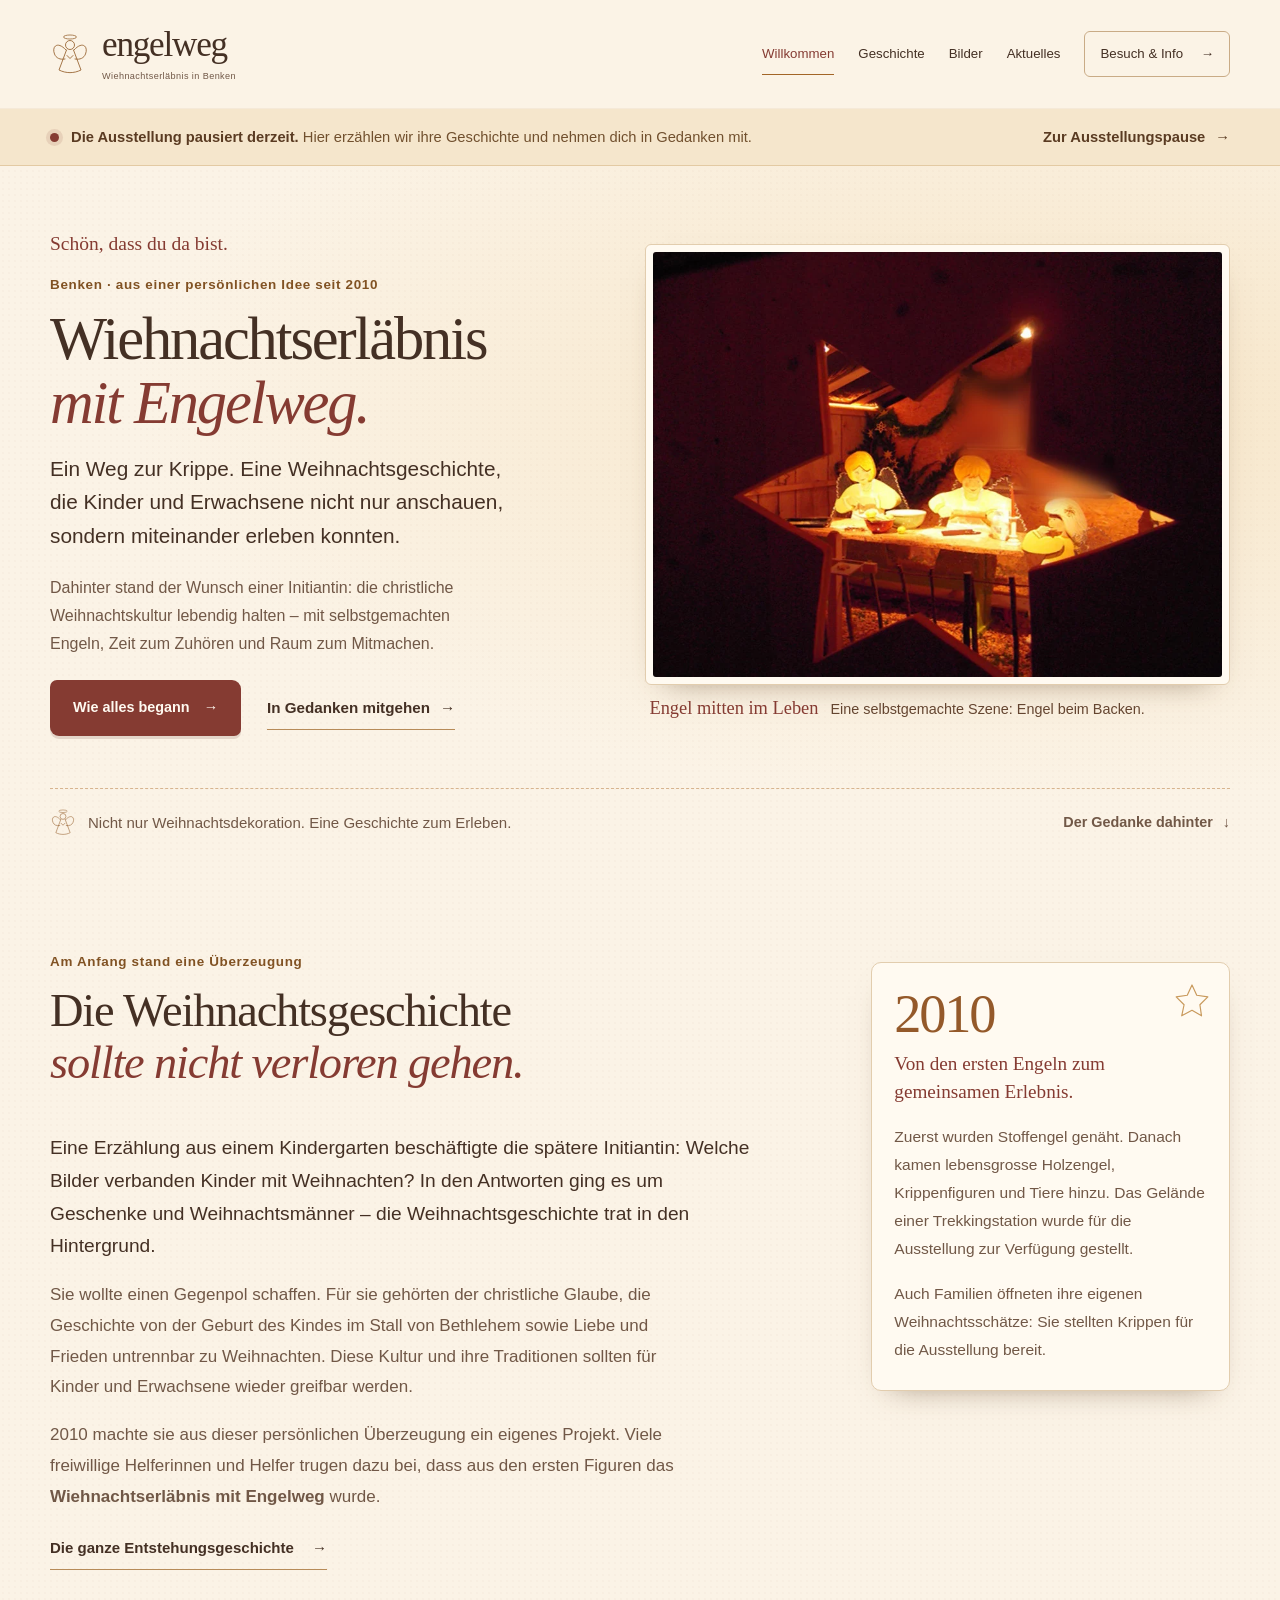
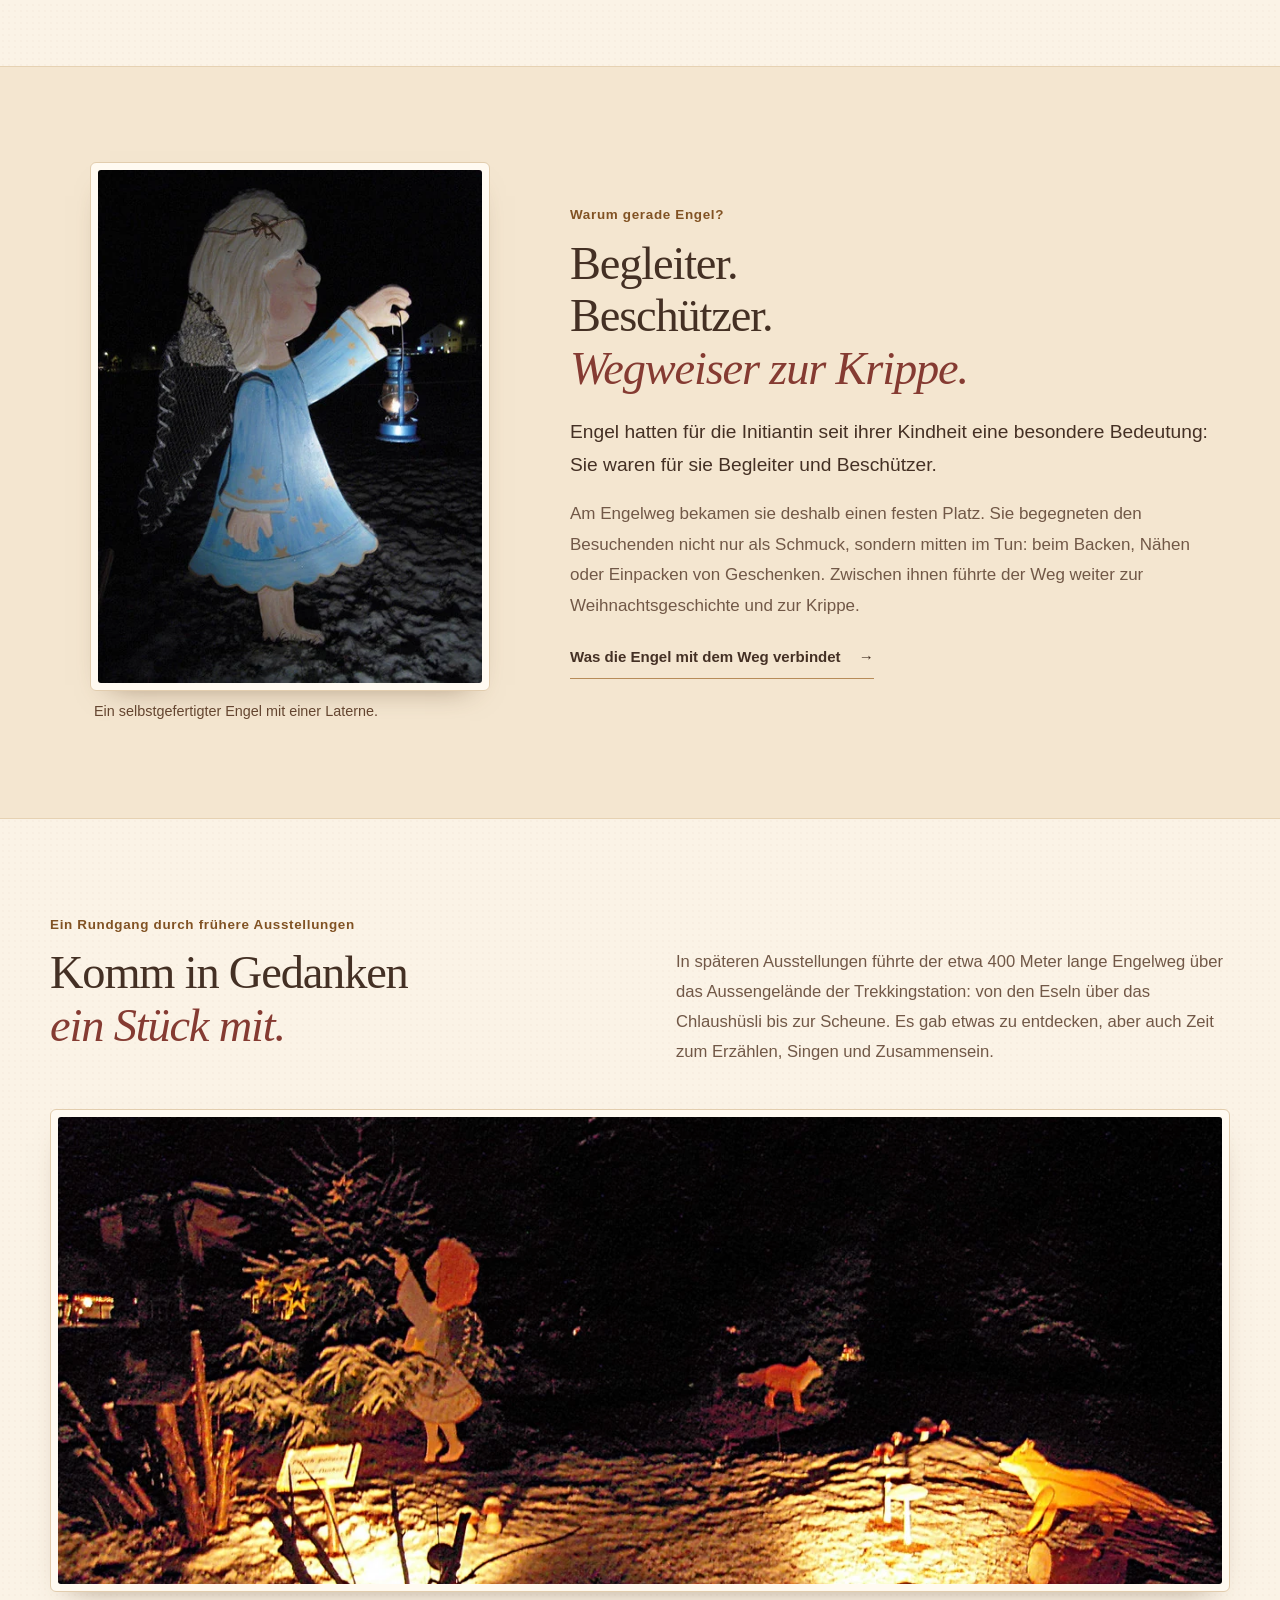
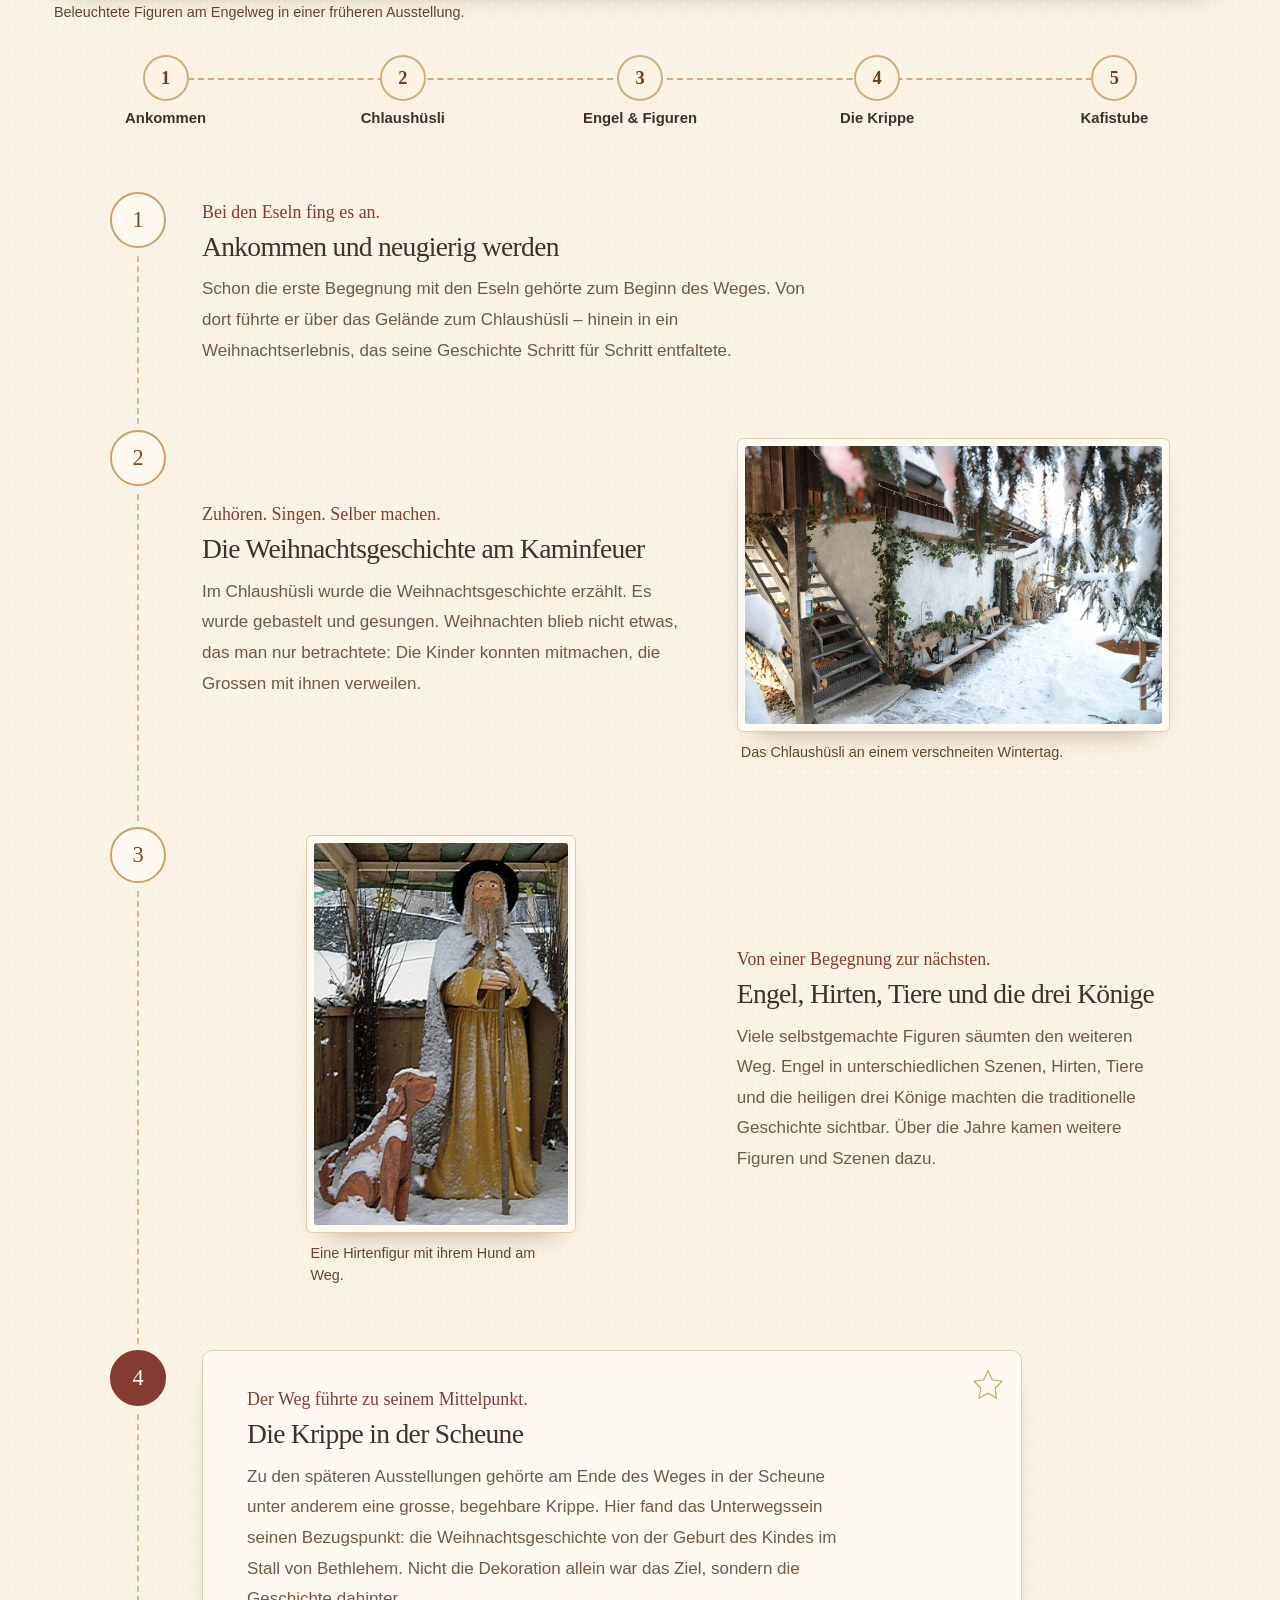
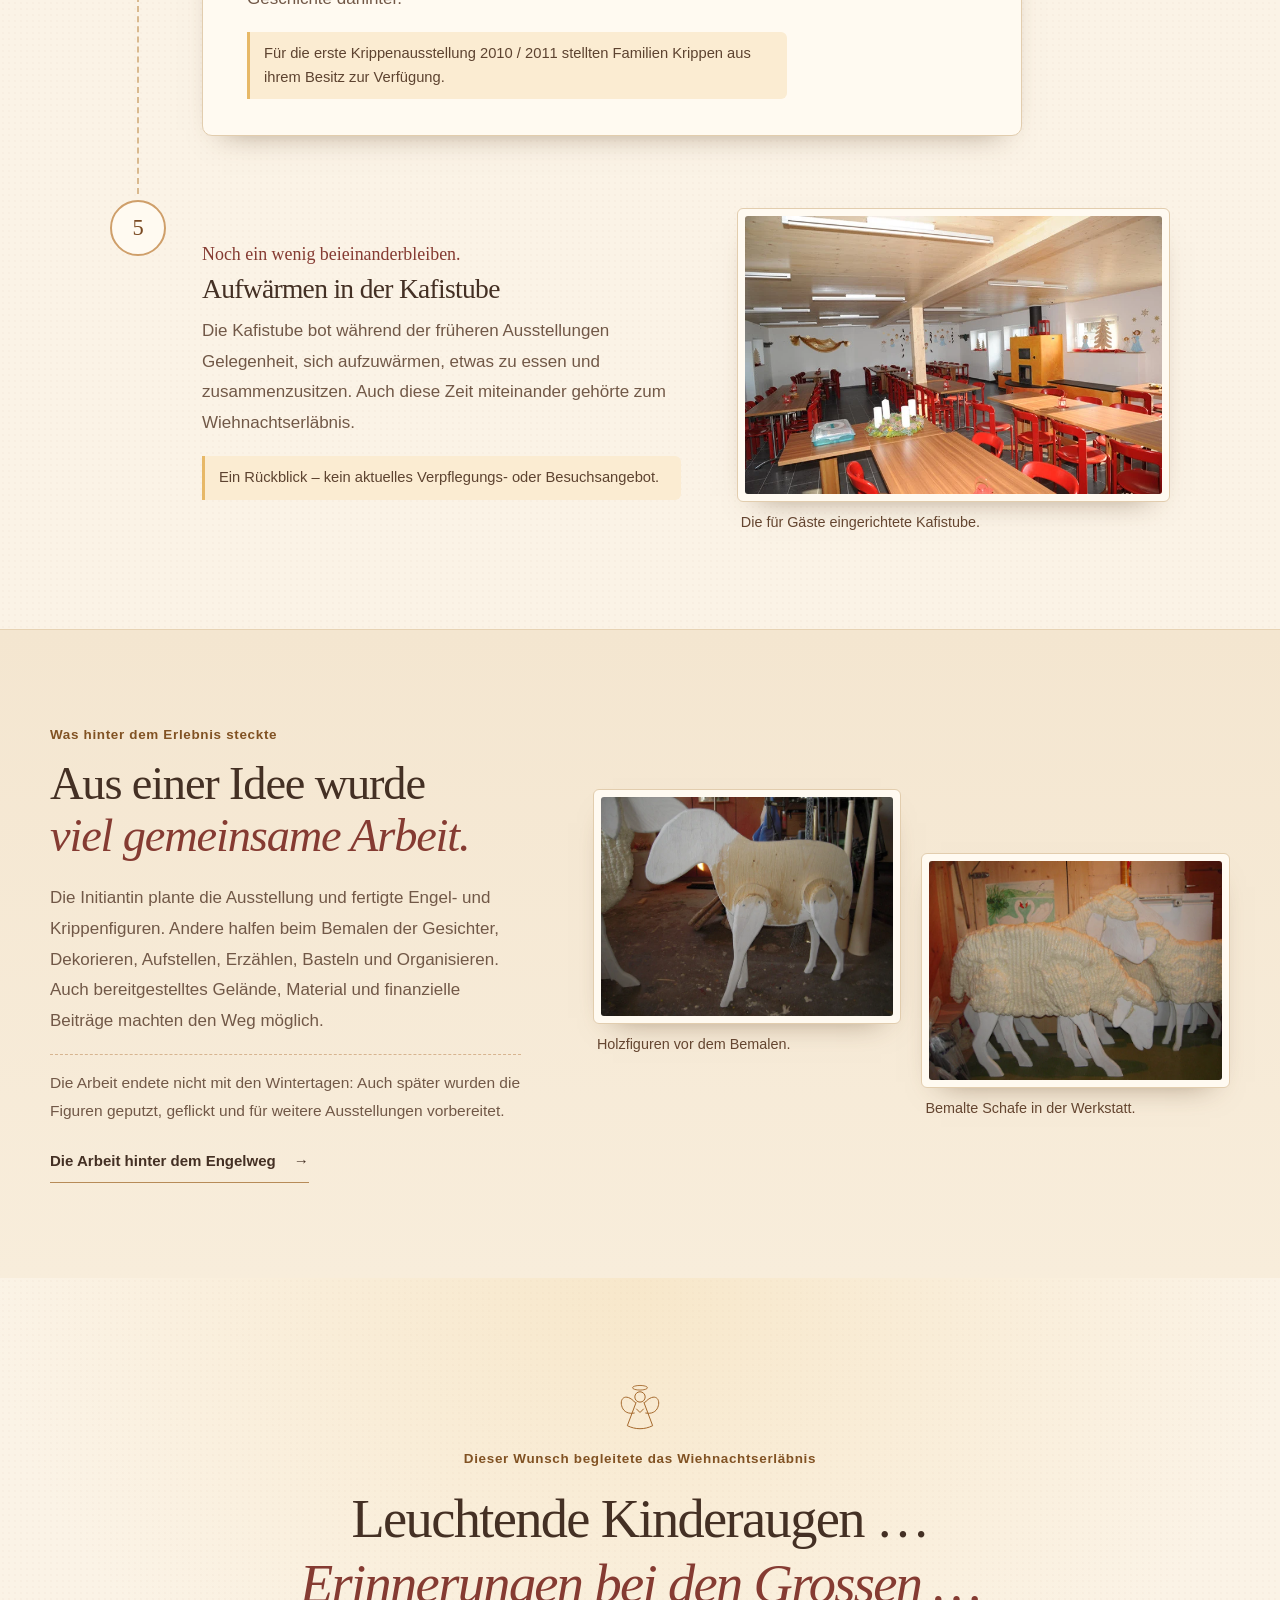
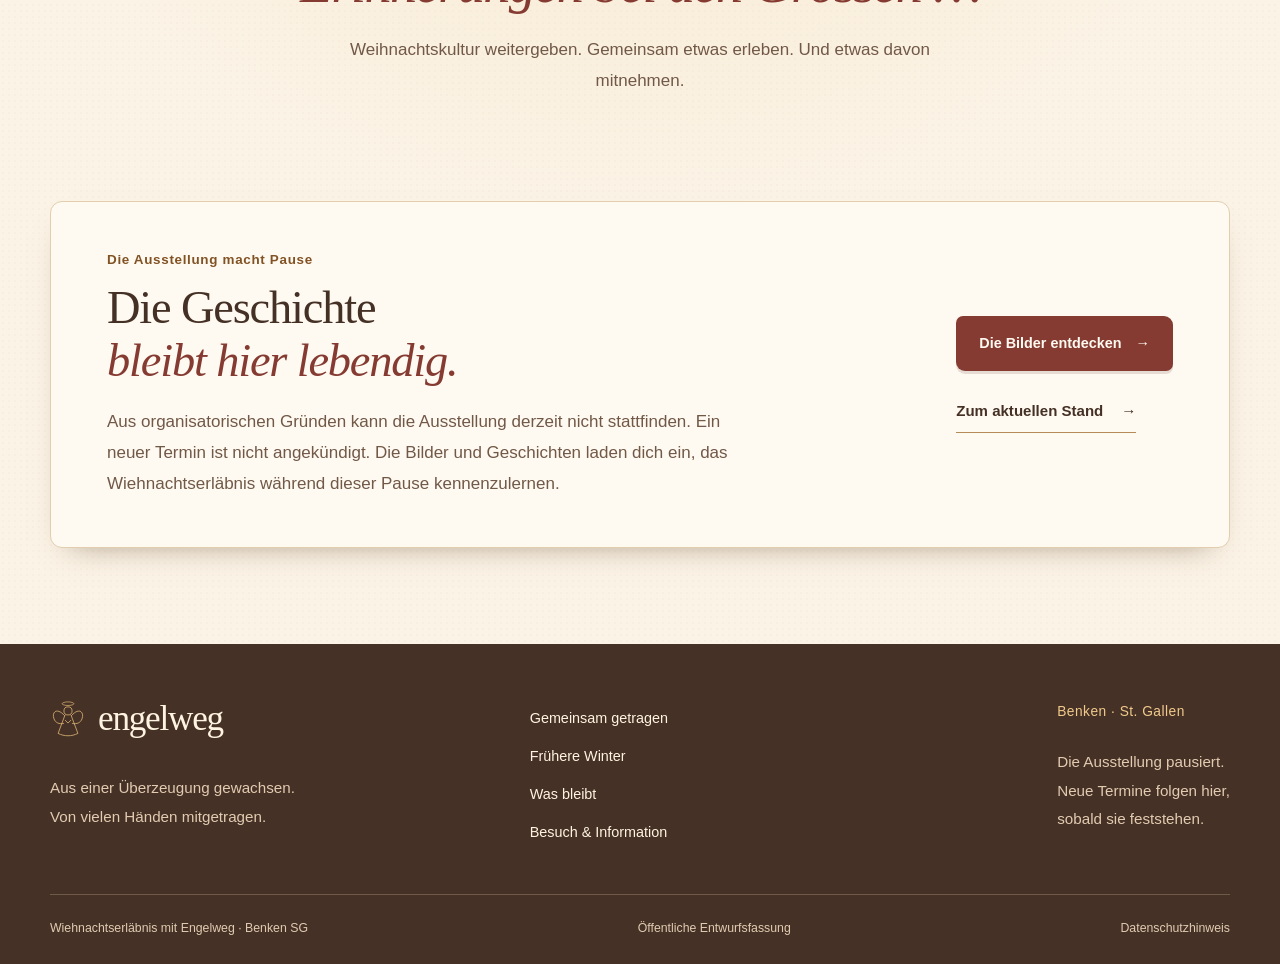
==== commit aeffa6cc: "Release v26-11-01-1: anonymisierte Engelweg-Webfassung In dieser Variante wurden alle Personennamen," ====
--- a/index.html
+++ b/index.html
@@ -5,38 +5,45 @@
 <meta name="description" content="Wiehnachtserläbnis mit Engelweg in Benken: die Geschichte einer Initiative von 2010, selbstgemachte Engel und ein Weg durch die christliche Weihnachtsgeschichte. Die Ausstellung pausiert."><meta name="robots" content="noindex, nofollow">
 <meta name="theme-color" content="#fbf3e6"><title>Wiehnachtserläbnis mit Engelweg · Engelweg</title>
 <link rel="icon" href="./assets/favicon.svg" type="image/svg+xml">
-<link rel="stylesheet" href="./assets/style.css"><link rel="stylesheet" href="./assets/warmth.css"><script src="./assets/site.js" defer></script>
+<link rel="stylesheet" href="./assets/style.css"><link rel="stylesheet" href="./assets/warmth.css"><link rel="stylesheet" href="./assets/home.css"><script src="./assets/site.js" defer></script>
 </head>
-<body class="warmth">
+<body class="warmth" data-page="home">
 <a class="skip-link" href="#main">Zum Inhalt springen</a>
 <header class="site-header"><div class="wrap header-inner"><a class="brand" href="./" aria-label="Engelweg – Startseite"><span class="brand-symbol"><svg viewBox="0 0 80 88" fill="none" aria-hidden="true"><ellipse cx="40" cy="10" rx="13" ry="4" stroke="currentColor" stroke-width="1.5"/><circle cx="40" cy="26" r="9" stroke="currentColor" stroke-width="1.7"/><path d="M32 36C15 17 3 29 9 44c3 8 11 12 21 10m18-18c17-19 29-7 23 8-3 8-11 12-21 10M33 36 18 76c14 7 30 7 44 0L47 36M34 47l6 6 6-6" stroke="currentColor" stroke-width="1.7" stroke-linecap="round" stroke-linejoin="round"/></svg></span><span>engelweg<span class="brand-caption">Wiehnachtserläbnis in Benken</span></span></a><button class="menu-toggle" type="button" aria-expanded="false" aria-controls="main-nav"><span class="menu-label">Menü</span><span class="menu-lines" aria-hidden="true"></span></button><nav id="main-nav" aria-label="Hauptnavigation"><a href="./" aria-current="page">Willkommen</a><a href="./ausstellung-1/">Geschichte</a><a href="./einblicke/">Bilder</a><a href="./aktuelles/">Aktuelles</a><a class="nav-visit" href="./kontakt/">Besuch & Info <span aria-hidden="true">→</span></a></nav></div></header>
 <main id="main">
-<aside class="pause-ribbon"><div class="wrap"><strong>Die Ausstellung pausiert derzeit.</strong><span>Hier erzählen wir ihre Geschichte und nehmen dich in Gedanken mit.</span><a class="text-link" href="./aktuelles/">Zur Ausstellungspause <span aria-hidden="true">→</span></a></div></aside>
-<section class="welcome-hero story-welcome" aria-labelledby="hero-title"><div class="wrap welcome-grid">
- <div class="welcome-copy"><p class="handwritten">Schön, dass du da bist.</p><p class="eyebrow">Benken · aus einer persönlichen Idee seit 2010</p>
- <h1 id="hero-title"><span>Wiehnachtserläbnis</span><br><em>mit Engelweg.</em></h1>
- <p class="welcome-lead">Ein Weg zur Krippe. Eine Weihnachtsgeschichte, die Kinder und Erwachsene nicht nur anschauen, sondern miteinander erleben konnten.</p>
- <p>Dahinter stand der Wunsch einer Initiantin: die christliche Weihnachtskultur lebendig halten – mit selbstgemachten Engeln, Zeit zum Zuhören und Raum zum Mitmachen.</p>
- <div class="hero-actions"><a class="button button-warm" href="#geschichte">Wie alles begann <span aria-hidden="true">→</span></a><a class="hero-secondary" href="#unterwegs">In Gedanken mitgehen <span aria-hidden="true">→</span></a></div></div>
- <figure class="welcome-photo"><img class="" src="./assets/images/engelwerkstatt.webp" alt="Warm beleuchtete Szene mit handgefertigten Engelfiguren" width="885" height="662" loading="eager" decoding="async" fetchpriority="high"><figcaption><span class="handwritten">Engel mitten im Leben</span><span>Eine selbstgemachte Szene: Engel beim Backen.</span></figcaption><span class="photo-star" aria-hidden="true"><svg viewBox="0 0 48 48" fill="none" aria-hidden="true"><path d="m24 5 6 13 14 2-10 10 2 14-12-7-13 7 3-14L4 20l14-2Z" stroke="currentColor" stroke-width="1.5" stroke-linecap="round" stroke-linejoin="round"/></svg></span></figure>
- </div><div class="wrap welcome-foot"><span><svg viewBox="0 0 80 88" fill="none" aria-hidden="true"><ellipse cx="40" cy="10" rx="13" ry="4" stroke="currentColor" stroke-width="1.5"/><circle cx="40" cy="26" r="9" stroke="currentColor" stroke-width="1.7"/><path d="M32 36C15 17 3 29 9 44c3 8 11 12 21 10m18-18c17-19 29-7 23 8-3 8-11 12-21 10M33 36 18 76c14 7 30 7 44 0L47 36M34 47l6 6 6-6" stroke="currentColor" stroke-width="1.7" stroke-linecap="round" stroke-linejoin="round"/></svg> Nicht nur Weihnachtsdekoration. Eine Geschichte zum Erleben.</span><a href="#geschichte">Der Gedanke dahinter <span aria-hidden="true">↓</span></a></div></section>
-<section class="wrap section origin-section" id="geschichte"><div class="origin-copy"><p class="eyebrow">Am Anfang stand eine Überzeugung</p><h2>Die Weihnachtsgeschichte<br><em>sollte nicht verloren gehen.</em></h2>
- <p class="lead">Eine Erzählung aus einem Kindergarten beschäftigte die spätere Initiantin: Welche Bilder verbanden Kinder mit Weihnachten? In den Antworten ging es um Geschenke und Weihnachtsmänner – die Weihnachtsgeschichte trat in den Hintergrund.</p>
+<aside class="h-pause" aria-label="Hinweis zur Ausstellung"><div class="wrap h-pause-inner"><span class="h-pause-dot" aria-hidden="true"></span><p><strong>Die Ausstellung pausiert derzeit.</strong> <span>Hier erzählen wir ihre Geschichte und nehmen dich in Gedanken mit.</span></p><a class="h-pause-link" href="./aktuelles/">Zur Ausstellungspause <span aria-hidden="true">→</span></a></div></aside>
+<section class="h-hero" aria-labelledby="hero-title"><div class="wrap h-hero-grid">
+ <div class="h-hero-intro"><p class="h-greet">Schön, dass du da bist.</p><p class="h-kicker">Benken · aus einer persönlichen Idee seit 2010</p>
+ <h1 id="hero-title" class="h-title"><span>Wiehnachtserläbnis</span> <em>mit Engelweg.</em></h1>
+ <p class="h-lead">Ein Weg zur Krippe. Eine Weihnachtsgeschichte, die Kinder und Erwachsene nicht nur anschauen, sondern miteinander erleben konnten.</p></div>
+ <figure class="h-hero-photo"><div class="h-frame"><img class="" src="./assets/images/engelwerkstatt.webp" alt="Warm beleuchtete Szene mit handgefertigten Engelfiguren" width="885" height="662" loading="eager" decoding="async" fetchpriority="high"></div><figcaption><span class="h-hand">Engel mitten im Leben</span><span>Eine selbstgemachte Szene: Engel beim Backen.</span></figcaption></figure>
+ <div class="h-hero-more"><p class="h-sub">Dahinter stand der Wunsch einer Initiantin: die christliche Weihnachtskultur lebendig halten – mit selbstgemachten Engeln, Zeit zum Zuhören und Raum zum Mitmachen.</p>
+ <div class="h-actions"><a class="button button-warm" href="#geschichte">Wie alles begann <span aria-hidden="true">→</span></a><a class="h-link" href="#unterwegs">In Gedanken mitgehen <span aria-hidden="true">→</span></a></div></div>
+ </div><div class="wrap h-hero-foot"><p><span class="h-foot-icon"><svg viewBox="0 0 80 88" fill="none" aria-hidden="true"><ellipse cx="40" cy="10" rx="13" ry="4" stroke="currentColor" stroke-width="1.5"/><circle cx="40" cy="26" r="9" stroke="currentColor" stroke-width="1.7"/><path d="M32 36C15 17 3 29 9 44c3 8 11 12 21 10m18-18c17-19 29-7 23 8-3 8-11 12-21 10M33 36 18 76c14 7 30 7 44 0L47 36M34 47l6 6 6-6" stroke="currentColor" stroke-width="1.7" stroke-linecap="round" stroke-linejoin="round"/></svg></span>Nicht nur Weihnachtsdekoration. Eine Geschichte zum Erleben.</p><a class="h-link" href="#geschichte">Der Gedanke dahinter <span aria-hidden="true">↓</span></a></div></section>
+<section class="h-origin" id="geschichte"><div class="wrap h-origin-grid">
+ <div class="h-origin-head"><p class="h-kicker">Am Anfang stand eine Überzeugung</p><h2>Die Weihnachtsgeschichte <em>sollte nicht verloren gehen.</em></h2></div>
+ <div class="h-origin-text"><p class="lead">Eine Erzählung aus einem Kindergarten beschäftigte die spätere Initiantin: Welche Bilder verbanden Kinder mit Weihnachten? In den Antworten ging es um Geschenke und Weihnachtsmänner – die Weihnachtsgeschichte trat in den Hintergrund.</p>
  <p>Sie wollte einen Gegenpol schaffen. Für sie gehörten der christliche Glaube, die Geschichte von der Geburt des Kindes im Stall von Bethlehem sowie Liebe und Frieden untrennbar zu Weihnachten. Diese Kultur und ihre Traditionen sollten für Kinder und Erwachsene wieder greifbar werden.</p>
  <p>2010 machte sie aus dieser persönlichen Überzeugung ein eigenes Projekt. Viele freiwillige Helferinnen und Helfer trugen dazu bei, dass aus den ersten Figuren das <strong>Wiehnachtserläbnis mit Engelweg</strong> wurde.</p><a class="text-link" href="./ausstellung-1/#anfang">Die ganze Entstehungsgeschichte <span aria-hidden="true">→</span></a></div>
- <aside class="origin-note"><span class="origin-year">2010</span><p class="handwritten">Von den ersten Engeln<br>zum gemeinsamen Erlebnis.</p><p>Zuerst wurden Stoffengel genäht. Danach kamen lebensgrosse Holzengel, Krippenfiguren und Tiere hinzu. Das Gelände einer Trekkingstation wurde für die Ausstellung zur Verfügung gestellt.</p><p>Auch Familien öffneten ihre eigenen Weihnachtsschätze: Sie stellten Krippen für die Ausstellung bereit.</p></aside></section>
-<section class="meaning-section"><div class="wrap meaning-grid"><figure><img class="" src="./assets/images/laternenengel.webp" alt="Handgefertigte blaue Engelfigur mit einer Laterne" width="431" height="575" loading="lazy" decoding="async"><figcaption>Ein selbstgefertigter Engel mit einer Laterne.</figcaption></figure><div><p class="eyebrow">Warum gerade Engel?</p><h2>Begleiter.<br>Beschützer.<br><em>Wegweiser zur Krippe.</em></h2><p class="lead">Engel hatten für die Initiantin seit ihrer Kindheit eine besondere Bedeutung: Sie waren für sie Begleiter und Beschützer.</p><p>Am Engelweg bekamen sie deshalb einen festen Platz. Sie begegneten den Besuchenden nicht nur als Schmuck, sondern mitten im Tun: beim Backen, Nähen oder Einpacken von Geschenken. Zwischen ihnen führte der Weg weiter zur Weihnachtsgeschichte und zur Krippe.</p><a class="text-link" href="./ausstellung-1/#engel">Was die Engel mit dem Weg verbindet <span aria-hidden="true">→</span></a></div></div></section>
-<section class="wrap section journey-section" id="unterwegs"><div class="section-heading"><p class="eyebrow">Ein Rundgang durch frühere Ausstellungen</p><h2>Komm in Gedanken<br><em>ein Stück mit.</em></h2><p class="section-description">In späteren Ausstellungen führte der etwa 400 Meter lange Engelweg über das Aussengelände der Trekkingstation: von den Eseln über das Chlaushüsli bis zur Scheune. Es gab etwas zu entdecken, aber auch Zeit zum Erzählen, Singen und Zusammensein.</p></div>
- <nav class="waymarks" aria-label="Stationen des Engelwegs"><a href="#ankommen">Ankommen</a><a href="#chlaushuesli">Chlaushüsli</a><a href="#figurenweg">Engel & Figuren</a><a href="#krippe">Die Krippe</a><a href="#kafistube">Kafistube</a></nav>
- <div class="journey-stations"><article class="journey-stop text-stop" id="ankommen"><div class="waypoint" aria-hidden="true"><svg viewBox="0 0 48 48" fill="none" aria-hidden="true"><path d="m24 5 6 13 14 2-10 10 2 14-12-7-13 7 3-14L4 20l14-2Z" stroke="currentColor" stroke-width="1.5" stroke-linecap="round" stroke-linejoin="round"/></svg></div><div><p class="handwritten">Bei den Eseln fing es an.</p><h3>Ankommen und neugierig werden</h3><p>Schon die erste Begegnung mit den Eseln gehörte zum Beginn des Weges. Von dort führte er über das Gelände zum Chlaushüsli – hinein in ein Weihnachtserlebnis, das seine Geschichte Schritt für Schritt entfaltete.</p></div></article>
- <article class="journey-stop" id="chlaushuesli"><div class="waypoint" aria-hidden="true"><svg viewBox="0 0 80 88" fill="none" aria-hidden="true"><path d="M40 6c-2 10-12 15-8 23 4 8 17 4 16-4-1-7-7-10-8-19Z" fill="currentColor" opacity=".18"/><path d="M40 6c-2 10-12 15-8 23 4 8 17 4 16-4-1-7-7-10-8-19ZM28 37h24v39H28zM22 77h36M40 33v4M17 13l5 5M60 16l5-5M12 31l8 1M60 32l8-1" stroke="currentColor" stroke-width="1.7" stroke-linecap="round" stroke-linejoin="round"/><path d="M35 40v12c0 5 6 5 6 0V40" stroke="currentColor" stroke-width="1.3"/></svg></div><div class="stop-content"><div><p class="handwritten">Zuhören. Singen. Selber machen.</p><h3>Die Weihnachtsgeschichte am Kaminfeuer</h3><p>Im Chlaushüsli wurde die Weihnachtsgeschichte erzählt. Es wurde gebastelt und gesungen. Weihnachten blieb nicht etwas, das man nur betrachtete: Die Kinder konnten mitmachen, die Grossen mit ihnen verweilen.</p></div><figure><img class="" src="./assets/images/winterweg.webp" alt="Das Chlaushüsli mit geschmückter Fassade und verschneitem Weg" width="709" height="472" loading="lazy" decoding="async"><figcaption>Das Chlaushüsli an einem verschneiten Wintertag.</figcaption></figure></div></article>
- <article class="journey-stop" id="figurenweg"><div class="waypoint" aria-hidden="true"><svg viewBox="0 0 80 88" fill="none" aria-hidden="true"><ellipse cx="40" cy="10" rx="13" ry="4" stroke="currentColor" stroke-width="1.5"/><circle cx="40" cy="26" r="9" stroke="currentColor" stroke-width="1.7"/><path d="M32 36C15 17 3 29 9 44c3 8 11 12 21 10m18-18c17-19 29-7 23 8-3 8-11 12-21 10M33 36 18 76c14 7 30 7 44 0L47 36M34 47l6 6 6-6" stroke="currentColor" stroke-width="1.7" stroke-linecap="round" stroke-linejoin="round"/></svg></div><div class="stop-content"><div><p class="handwritten">Von einer Begegnung zur nächsten.</p><h3>Engel, Hirten, Tiere und die drei Könige</h3><p>Viele selbstgemachte Figuren säumten den weiteren Weg. Engel in unterschiedlichen Szenen, Hirten, Tiere und die heiligen drei Könige machten die traditionelle Geschichte sichtbar. Über die Jahre kamen weitere Figuren und Szenen dazu.</p></div><figure class="portrait-stop"><img class="" src="./assets/images/hirtenfigur.webp" alt="Handgefertigte Hirtenfigur im winterlichen Außengelände" width="318" height="478" loading="lazy" decoding="async"><figcaption>Eine Hirtenfigur mit ihrem Hund am Weg.</figcaption></figure></div></article>
- <article class="journey-stop text-stop nativity-stop" id="krippe"><div class="waypoint" aria-hidden="true"><svg viewBox="0 0 48 48" fill="none" aria-hidden="true"><path d="m24 5 6 13 14 2-10 10 2 14-12-7-13 7 3-14L4 20l14-2Z" stroke="currentColor" stroke-width="1.5" stroke-linecap="round" stroke-linejoin="round"/></svg></div><div><p class="handwritten">Der Weg führte zu seinem Mittelpunkt.</p><h3>Die Krippe in der Scheune</h3><p>Zu den späteren Ausstellungen gehörte am Ende des Weges in der Scheune unter anderem eine grosse, begehbare Krippe. Hier fand das Unterwegssein seinen Bezugspunkt: die Weihnachtsgeschichte von der Geburt des Kindes im Stall von Bethlehem. Nicht die Dekoration allein war das Ziel, sondern die Geschichte dahinter.</p><p class="stop-note">Für die erste Krippenausstellung 2010 / 2011 stellten Familien Krippen aus ihrem Besitz zur Verfügung.</p></div></article>
- <article class="journey-stop" id="kafistube"><div class="waypoint" aria-hidden="true"><svg viewBox="0 0 80 88" fill="none" aria-hidden="true"><path d="M40 6c-2 10-12 15-8 23 4 8 17 4 16-4-1-7-7-10-8-19Z" fill="currentColor" opacity=".18"/><path d="M40 6c-2 10-12 15-8 23 4 8 17 4 16-4-1-7-7-10-8-19ZM28 37h24v39H28zM22 77h36M40 33v4M17 13l5 5M60 16l5-5M12 31l8 1M60 32l8-1" stroke="currentColor" stroke-width="1.7" stroke-linecap="round" stroke-linejoin="round"/><path d="M35 40v12c0 5 6 5 6 0V40" stroke="currentColor" stroke-width="1.3"/></svg></div><div class="stop-content"><div><p class="handwritten">Noch ein wenig beieinanderbleiben.</p><h3>Aufwärmen in der Kafistube</h3><p>Die Kafistube bot während der früheren Ausstellungen Gelegenheit, sich aufzuwärmen, etwas zu essen und zusammenzusitzen. Auch diese Zeit miteinander gehörte zum Wiehnachtserläbnis.</p><p class="stop-note">Ein Rückblick – kein aktuelles Verpflegungs- oder Besuchsangebot.</p></div><figure><img class="" src="./assets/images/kafistube.webp" alt="Leere Kafistube mit Holztischen, roten Stühlen und Adventsschmuck" width="709" height="471" loading="lazy" decoding="async"><figcaption>Die für Gäste eingerichtete Kafistube.</figcaption></figure></div></article></div>
- </section>
-<section class="making-section section"><div class="wrap"><div class="making-heading"><div class="section-heading"><p class="eyebrow">Was hinter dem Erlebnis steckte</p><h2>Aus einer Idee wurde<br><em>viel gemeinsame Arbeit.</em></h2><p class="section-description">Die Initiantin plante die Ausstellung und fertigte Engel- und Krippenfiguren. Andere halfen beim Bemalen der Gesichter, Dekorieren, Aufstellen, Erzählen, Basteln und Organisieren. Auch bereitgestelltes Gelände, Material und finanzielle Beiträge machten den Weg möglich.</p></div><a class="text-link" href="./helfer-sponsoren/">Die Arbeit hinter dem Engelweg <span aria-hidden="true">→</span></a></div><div class="making-pair"><figure><img class="" src="./assets/images/holzfiguren.webp" alt="Unbemalte Tierfiguren aus Holz in der Werkstatt" width="709" height="531" loading="lazy" decoding="async"><figcaption>Holzfiguren vor dem Bemalen.</figcaption></figure><figure><img class="" src="./assets/images/schaffiguren.webp" alt="Handgefertigte Schaffiguren in einer Werkstatt" width="709" height="532" loading="lazy" decoding="async"><figcaption>Bemalte Schafe in der Werkstatt.</figcaption></figure></div><p class="making-note">Die Arbeit endete nicht mit den Wintertagen: Auch später wurden die Figuren geputzt, geflickt und für weitere Ausstellungen vorbereitet.</p></div></section>
-<section class="quote-section"><div class="wrap quote-inner"><div class="quote-star"><svg viewBox="0 0 80 88" fill="none" aria-hidden="true"><ellipse cx="40" cy="10" rx="13" ry="4" stroke="currentColor" stroke-width="1.5"/><circle cx="40" cy="26" r="9" stroke="currentColor" stroke-width="1.7"/><path d="M32 36C15 17 3 29 9 44c3 8 11 12 21 10m18-18c17-19 29-7 23 8-3 8-11 12-21 10M33 36 18 76c14 7 30 7 44 0L47 36M34 47l6 6 6-6" stroke="currentColor" stroke-width="1.7" stroke-linecap="round" stroke-linejoin="round"/></svg></div><p class="eyebrow">Dieser Wunsch begleitete das Wiehnachtserläbnis</p><p class="editorial-quote">Leuchtende Kinderaugen …<br><em>Erinnerungen bei den Grossen …</em></p><p>Weihnachtskultur weitergeben. Gemeinsam etwas erleben. Und etwas davon mitnehmen.</p></div></section>
-<section class="wrap section last-section"><div class="visit-panel"><div><p class="eyebrow">Die Ausstellung macht Pause</p><h2>Die Geschichte<br><em>bleibt hier lebendig.</em></h2><p>Aus organisatorischen Gründen kann die Ausstellung derzeit nicht stattfinden. Ein neuer Termin ist nicht angekündigt. Die Bilder und Geschichten laden dich ein, das Wiehnachtserläbnis während dieser Pause kennenzulernen.</p></div><div class="visit-action"><a class="button button-warm" href="./einblicke/">Die Bilder entdecken <span aria-hidden="true">→</span></a><a class="text-link" href="./aktuelles/">Zum aktuellen Stand <span aria-hidden="true">→</span></a></div></div></section></main>
+ <aside class="h-origin-note"><p class="h-year">2010</p><p class="h-hand">Von den ersten Engeln zum gemeinsamen Erlebnis.</p><p>Zuerst wurden Stoffengel genäht. Danach kamen lebensgrosse Holzengel, Krippenfiguren und Tiere hinzu. Das Gelände einer Trekkingstation wurde für die Ausstellung zur Verfügung gestellt.</p><p>Auch Familien öffneten ihre eigenen Weihnachtsschätze: Sie stellten Krippen für die Ausstellung bereit.</p><span class="h-note-star" aria-hidden="true"><svg viewBox="0 0 48 48" fill="none" aria-hidden="true"><path d="m24 5 6 13 14 2-10 10 2 14-12-7-13 7 3-14L4 20l14-2Z" stroke="currentColor" stroke-width="1.5" stroke-linecap="round" stroke-linejoin="round"/></svg></span></aside>
+</div></section>
+<section class="h-meaning" aria-labelledby="engel-title"><div class="wrap h-meaning-grid"><figure class="h-meaning-photo"><div class="h-frame"><img class="" src="./assets/images/laternenengel.webp" alt="Handgefertigte blaue Engelfigur mit einer Laterne" width="431" height="575" loading="lazy" decoding="async"></div><figcaption>Ein selbstgefertigter Engel mit einer Laterne.</figcaption></figure>
+ <div class="h-meaning-text"><p class="h-kicker">Warum gerade Engel?</p><h2 id="engel-title" class="h-trio"><span>Begleiter.</span> <span>Beschützer.</span> <em>Wegweiser zur Krippe.</em></h2><p class="lead">Engel hatten für die Initiantin seit ihrer Kindheit eine besondere Bedeutung: Sie waren für sie Begleiter und Beschützer.</p><p>Am Engelweg bekamen sie deshalb einen festen Platz. Sie begegneten den Besuchenden nicht nur als Schmuck, sondern mitten im Tun: beim Backen, Nähen oder Einpacken von Geschenken. Zwischen ihnen führte der Weg weiter zur Weihnachtsgeschichte und zur Krippe.</p><a class="text-link" href="./ausstellung-1/#engel">Was die Engel mit dem Weg verbindet <span aria-hidden="true">→</span></a></div></div></section>
+<section class="h-journey" id="unterwegs" aria-labelledby="unterwegs-title"><div class="wrap">
+ <div class="h-journey-head"><div><p class="h-kicker">Ein Rundgang durch frühere Ausstellungen</p><h2 id="unterwegs-title">Komm in Gedanken <em>ein Stück mit.</em></h2></div><p class="h-journey-intro">In späteren Ausstellungen führte der etwa 400 Meter lange Engelweg über das Aussengelände der Trekkingstation: von den Eseln über das Chlaushüsli bis zur Scheune. Es gab etwas zu entdecken, aber auch Zeit zum Erzählen, Singen und Zusammensein.</p></div>
+ <figure class="h-panorama"><div class="h-frame"><img class="" src="./assets/images/lichterweg.webp" alt="Warm beleuchtete Figuren entlang des Weges bei Nacht" width="1278" height="513" loading="lazy" decoding="async"></div><figcaption>Beleuchtete Figuren am Engelweg in einer früheren Ausstellung.</figcaption></figure>
+ <nav class="h-waymarks" aria-label="Stationen des Engelwegs"><ol><li><a href="#ankommen"><span class="h-num" aria-hidden="true">1</span>Ankommen</a></li><li><a href="#chlaushuesli"><span class="h-num" aria-hidden="true">2</span>Chlaushüsli</a></li><li><a href="#figurenweg"><span class="h-num" aria-hidden="true">3</span>Engel & Figuren</a></li><li><a href="#krippe"><span class="h-num" aria-hidden="true">4</span>Die Krippe</a></li><li><a href="#kafistube"><span class="h-num" aria-hidden="true">5</span>Kafistube</a></li></ol></nav>
+ <div class="h-stops">
+ <article class="h-stop" id="ankommen"><span class="h-stop-mark" aria-hidden="true">1</span><div class="h-stop-body"><div class="h-stop-text"><p class="h-hand">Bei den Eseln fing es an.</p><h3>Ankommen und neugierig werden</h3><p>Schon die erste Begegnung mit den Eseln gehörte zum Beginn des Weges. Von dort führte er über das Gelände zum Chlaushüsli – hinein in ein Weihnachtserlebnis, das seine Geschichte Schritt für Schritt entfaltete.</p></div></div></article>
+ <article class="h-stop" id="chlaushuesli"><span class="h-stop-mark" aria-hidden="true">2</span><div class="h-stop-body has-figure"><div class="h-stop-text"><p class="h-hand">Zuhören. Singen. Selber machen.</p><h3>Die Weihnachtsgeschichte am Kaminfeuer</h3><p>Im Chlaushüsli wurde die Weihnachtsgeschichte erzählt. Es wurde gebastelt und gesungen. Weihnachten blieb nicht etwas, das man nur betrachtete: Die Kinder konnten mitmachen, die Grossen mit ihnen verweilen.</p></div><figure><div class="h-frame"><img class="" src="./assets/images/winterweg.webp" alt="Das Chlaushüsli mit geschmückter Fassade und verschneitem Weg" width="709" height="472" loading="lazy" decoding="async"></div><figcaption>Das Chlaushüsli an einem verschneiten Wintertag.</figcaption></figure></div></article>
+ <article class="h-stop" id="figurenweg"><span class="h-stop-mark" aria-hidden="true">3</span><div class="h-stop-body has-figure is-flipped"><div class="h-stop-text"><p class="h-hand">Von einer Begegnung zur nächsten.</p><h3>Engel, Hirten, Tiere und die drei Könige</h3><p>Viele selbstgemachte Figuren säumten den weiteren Weg. Engel in unterschiedlichen Szenen, Hirten, Tiere und die heiligen drei Könige machten die traditionelle Geschichte sichtbar. Über die Jahre kamen weitere Figuren und Szenen dazu.</p></div><figure class="h-portrait"><div class="h-frame"><img class="" src="./assets/images/hirtenfigur.webp" alt="Handgefertigte Hirtenfigur im winterlichen Außengelände" width="318" height="478" loading="lazy" decoding="async"></div><figcaption>Eine Hirtenfigur mit ihrem Hund am Weg.</figcaption></figure></div></article>
+ <article class="h-stop h-stop-krippe" id="krippe"><span class="h-stop-mark" aria-hidden="true">4</span><div class="h-stop-body"><span class="h-krippe-star" aria-hidden="true"><svg viewBox="0 0 48 48" fill="none" aria-hidden="true"><path d="m24 5 6 13 14 2-10 10 2 14-12-7-13 7 3-14L4 20l14-2Z" stroke="currentColor" stroke-width="1.5" stroke-linecap="round" stroke-linejoin="round"/></svg></span><div class="h-stop-text"><p class="h-hand">Der Weg führte zu seinem Mittelpunkt.</p><h3>Die Krippe in der Scheune</h3><p>Zu den späteren Ausstellungen gehörte am Ende des Weges in der Scheune unter anderem eine grosse, begehbare Krippe. Hier fand das Unterwegssein seinen Bezugspunkt: die Weihnachtsgeschichte von der Geburt des Kindes im Stall von Bethlehem. Nicht die Dekoration allein war das Ziel, sondern die Geschichte dahinter.</p><p class="h-note">Für die erste Krippenausstellung 2010 / 2011 stellten Familien Krippen aus ihrem Besitz zur Verfügung.</p></div></div></article>
+ <article class="h-stop" id="kafistube"><span class="h-stop-mark" aria-hidden="true">5</span><div class="h-stop-body has-figure"><div class="h-stop-text"><p class="h-hand">Noch ein wenig beieinanderbleiben.</p><h3>Aufwärmen in der Kafistube</h3><p>Die Kafistube bot während der früheren Ausstellungen Gelegenheit, sich aufzuwärmen, etwas zu essen und zusammenzusitzen. Auch diese Zeit miteinander gehörte zum Wiehnachtserläbnis.</p><p class="h-note">Ein Rückblick – kein aktuelles Verpflegungs- oder Besuchsangebot.</p></div><figure><div class="h-frame"><img class="" src="./assets/images/kafistube.webp" alt="Leere Kafistube mit Holztischen, roten Stühlen und Adventsschmuck" width="709" height="471" loading="lazy" decoding="async"></div><figcaption>Die für Gäste eingerichtete Kafistube.</figcaption></figure></div></article>
+ </div></div></section>
+<section class="h-making" aria-labelledby="arbeit-title"><div class="wrap h-making-grid"><div class="h-making-text"><p class="h-kicker">Was hinter dem Erlebnis steckte</p><h2 id="arbeit-title">Aus einer Idee wurde <em>viel gemeinsame Arbeit.</em></h2><p>Die Initiantin plante die Ausstellung und fertigte Engel- und Krippenfiguren. Andere halfen beim Bemalen der Gesichter, Dekorieren, Aufstellen, Erzählen, Basteln und Organisieren. Auch bereitgestelltes Gelände, Material und finanzielle Beiträge machten den Weg möglich.</p><p class="h-making-note">Die Arbeit endete nicht mit den Wintertagen: Auch später wurden die Figuren geputzt, geflickt und für weitere Ausstellungen vorbereitet.</p><a class="text-link" href="./helfer-sponsoren/">Die Arbeit hinter dem Engelweg <span aria-hidden="true">→</span></a></div>
+ <div class="h-making-pics"><figure><div class="h-frame"><img class="" src="./assets/images/holzfiguren.webp" alt="Unbemalte Tierfiguren aus Holz in der Werkstatt" width="709" height="531" loading="lazy" decoding="async"></div><figcaption>Holzfiguren vor dem Bemalen.</figcaption></figure><figure><div class="h-frame"><img class="" src="./assets/images/schaffiguren.webp" alt="Handgefertigte Schaffiguren in einer Werkstatt" width="709" height="532" loading="lazy" decoding="async"></div><figcaption>Bemalte Schafe in der Werkstatt.</figcaption></figure></div></div></section>
+<section class="h-quote" aria-label="Leitgedanke"><div class="wrap"><span class="h-quote-icon" aria-hidden="true"><svg viewBox="0 0 80 88" fill="none" aria-hidden="true"><ellipse cx="40" cy="10" rx="13" ry="4" stroke="currentColor" stroke-width="1.5"/><circle cx="40" cy="26" r="9" stroke="currentColor" stroke-width="1.7"/><path d="M32 36C15 17 3 29 9 44c3 8 11 12 21 10m18-18c17-19 29-7 23 8-3 8-11 12-21 10M33 36 18 76c14 7 30 7 44 0L47 36M34 47l6 6 6-6" stroke="currentColor" stroke-width="1.7" stroke-linecap="round" stroke-linejoin="round"/></svg></span><p class="h-kicker">Dieser Wunsch begleitete das Wiehnachtserläbnis</p><p class="h-quote-text">Leuchtende Kinderaugen …<br><em>Erinnerungen bei den Grossen …</em></p><p class="h-quote-sub">Weihnachtskultur weitergeben. Gemeinsam etwas erleben. Und etwas davon mitnehmen.</p></div></section>
+<section class="h-close" aria-labelledby="pause-title"><div class="wrap"><div class="h-close-panel"><div><p class="h-kicker">Die Ausstellung macht Pause</p><h2 id="pause-title">Die Geschichte <em>bleibt hier lebendig.</em></h2><p>Aus organisatorischen Gründen kann die Ausstellung derzeit nicht stattfinden. Ein neuer Termin ist nicht angekündigt. Die Bilder und Geschichten laden dich ein, das Wiehnachtserläbnis während dieser Pause kennenzulernen.</p></div><div class="h-close-actions"><a class="button button-warm" href="./einblicke/">Die Bilder entdecken <span aria-hidden="true">→</span></a><a class="text-link" href="./aktuelles/">Zum aktuellen Stand <span aria-hidden="true">→</span></a></div></div></div></section></main>
 <footer class="site-footer"><div class="wrap footer-top"><div><a class="brand footer-brand" href="./"><svg viewBox="0 0 80 88" fill="none" aria-hidden="true"><ellipse cx="40" cy="10" rx="13" ry="4" stroke="currentColor" stroke-width="1.5"/><circle cx="40" cy="26" r="9" stroke="currentColor" stroke-width="1.7"/><path d="M32 36C15 17 3 29 9 44c3 8 11 12 21 10m18-18c17-19 29-7 23 8-3 8-11 12-21 10M33 36 18 76c14 7 30 7 44 0L47 36M34 47l6 6 6-6" stroke="currentColor" stroke-width="1.7" stroke-linecap="round" stroke-linejoin="round"/></svg><span>engelweg</span></a><p>Aus einer Überzeugung gewachsen.<br>Von vielen Händen mitgetragen.</p></div><nav aria-label="Weitere Seiten"><a href="./helfer-sponsoren/">Gemeinsam getragen</a><a href="./medien/">Frühere Winter</a><a href="./gästebuch/">Was bleibt</a><a href="./kontakt/">Besuch & Information</a></nav><div class="footer-note"><span class="footer-label">Benken · St. Gallen</span><p>Die Ausstellung pausiert.<br>Neue Termine folgen hier,<br>sobald sie feststehen.</p></div></div><div class="wrap footer-bottom"><span>Wiehnachtserläbnis mit Engelweg · Benken SG</span><span>Öffentliche Entwurfsfassung</span><a href="./datenschutz/">Datenschutzhinweis</a></div></footer>
 <dialog class="lightbox" aria-labelledby="lightbox-caption"><div class="lightbox-toolbar"><span class="lightbox-count" aria-live="polite"></span><button class="lightbox-close" type="button" aria-label="Bildansicht schließen">Schließen <span aria-hidden="true">×</span></button></div><div class="lightbox-stage"><button class="lightbox-prev" type="button" aria-label="Vorheriges Bild">←</button><img src="./assets/images/winterweg.webp" alt=""><button class="lightbox-next" type="button" aria-label="Nächstes Bild">→</button></div><p id="lightbox-caption"></p></dialog>
 </body></html>
--- a/assets/home.css
+++ b/assets/home.css
@@ -0,0 +1,192 @@
+/* Engelweg — Startseiten-Layoutpilot (2026-11-02).
+   Nur auf der Startseite geladen und zusätzlich auf body[data-page="home"] begrenzt.
+   Mobile-first; nutzt die Farbwerte aus warmth.css, ändert keine gemeinsamen Regeln. */
+[data-page="home"] { --h-gap: clamp(56px, 4.5vw + 38px, 112px); --h-edge: #e2cdae; --h-shadow: 0 14px 30px -20px #5e402399; }
+[data-page="home"] main p { max-width: 66ch; }
+[data-page="home"] main h1, [data-page="home"] main h2 { overflow-wrap: normal; hyphens: manual; }
+[data-page="home"] main h2 { font-size: clamp(1.8rem, 1.3rem + 2.2vw, 2.9rem); line-height: 1.14; margin-bottom: 20px; }
+[data-page="home"] main h2 em { display: block; }
+[data-page="home"] main h3 { font-size: clamp(1.42rem, 1.2rem + .8vw, 1.72rem); line-height: 1.25; margin-bottom: 10px; }
+[data-page="home"] main .lead { font-size: clamp(1.08rem, 1rem + .3vw, 1.2rem); line-height: 1.7; color: var(--ink); }
+[data-page="home"] main .text-link { margin-top: 24px; }
+[data-page="home"] .h-kicker { font-size: .84rem; font-weight: 650; letter-spacing: .05em; color: #815223; line-height: 1.5; margin-bottom: 12px; }
+[data-page="home"] .h-hand { font-family: var(--hand); color: var(--berry); line-height: 1.45; font-size: 1.12rem; }
+[data-page="home"] .h-frame { background: var(--white); padding: 7px; border: 1px solid var(--h-edge); border-radius: 6px; box-shadow: var(--h-shadow); }
+[data-page="home"] .h-frame img { width: 100%; border-radius: 3px; }
+[data-page="home"] main figure figcaption { font-size: .9rem; line-height: 1.5; color: #644530; margin-top: 10px; padding-inline: 4px; }
+[data-page="home"] .h-link { display: inline-flex; align-items: center; gap: 10px; min-height: 44px; font-weight: 600; font-size: .95rem; border-bottom: 1px solid #b78b58; }
+[data-page="home"] .h-link:hover { color: var(--berry); }
+
+/* Pause: kompakt, aber vor allem anderen sichtbar. */
+[data-page="home"] .h-pause { background: #f5e6cc; border-bottom: 1px solid #e3caa3; color: #71502e; font-size: .92rem; line-height: 1.5; }
+[data-page="home"] .h-pause-inner { display: grid; grid-template-columns: auto minmax(0,1fr); column-gap: 12px; padding-block: 10px 4px; }
+[data-page="home"] .h-pause-dot { width: 9px; height: 9px; border-radius: 50%; background: var(--berry); margin-top: .5em; box-shadow: 0 0 0 4px #853b321f; }
+[data-page="home"] .h-pause p { margin: 0; max-width: none; }
+[data-page="home"] .h-pause strong { color: #5a3b22; }
+[data-page="home"] .h-pause-link { grid-column: 2; justify-self: start; display: inline-flex; align-items: center; gap: 10px; min-height: 40px; font-weight: 650; color: #5a3b22; }
+[data-page="home"] .h-pause-link:hover { color: var(--berry); }
+
+/* Ankunft */
+[data-page="home"] .h-hero { padding-block: 28px 8px; background: radial-gradient(ellipse at 82% 34%, #edc88750, transparent 62%); }
+[data-page="home"] .h-hero-grid { display: grid; gap: 24px; grid-template-areas: "intro" "photo" "more"; }
+[data-page="home"] .h-hero-intro { grid-area: intro; }
+[data-page="home"] .h-hero-photo { grid-area: photo; margin: 0; }
+[data-page="home"] .h-hero-more { grid-area: more; }
+[data-page="home"] .h-greet { font-family: var(--hand); color: var(--berry); font-size: 1.22rem; line-height: 1.4; margin-bottom: 12px; }
+[data-page="home"] .h-title { font-size: clamp(2.1rem, 1rem + 4.6vw, 3.6rem); line-height: 1.05; letter-spacing: -.035em; }
+[data-page="home"] .h-title span, [data-page="home"] .h-title em { display: block; }
+[data-page="home"] .h-lead { font-size: clamp(1.1rem, 1rem + .45vw, 1.3rem); line-height: 1.6; margin-top: 18px; max-width: 34ch; }
+[data-page="home"] .h-hero-photo img { aspect-ratio: 885 / 662; object-fit: cover; }
+[data-page="home"] .h-hero-photo figcaption { display: flex; flex-wrap: wrap; align-items: baseline; gap: 0 12px; }
+[data-page="home"] .h-hero-photo figcaption .h-hand { font-size: 1.15rem; }
+[data-page="home"] .h-sub { color: var(--muted); font-size: 1rem; line-height: 1.75; max-width: 46ch; }
+[data-page="home"] .h-actions { display: flex; flex-wrap: wrap; align-items: center; gap: 14px 26px; margin-top: 22px; }
+[data-page="home"] .h-actions .button { display: inline-flex; align-items: center; gap: 14px; }
+[data-page="home"] .h-hero-foot { display: flex; flex-wrap: wrap; align-items: center; justify-content: space-between; gap: 6px 20px; margin-top: 36px; padding-top: 12px; border-top: 1px dashed #d7b48f; color: var(--muted); font-size: .94rem; }
+[data-page="home"] .h-hero-foot p { display: flex; align-items: center; gap: 12px; margin: 0; }
+[data-page="home"] .h-foot-icon { flex: none; width: 26px; color: #95602c; }
+[data-page="home"] .h-foot-icon svg, [data-page="home"] .h-quote-icon svg, [data-page="home"] .h-note-star svg, [data-page="home"] .h-krippe-star svg { display: block; width: 100%; height: auto; }
+[data-page="home"] .h-hero-foot .h-link { border-bottom: 0; font-size: .9rem; }
+
+/* Ursprung */
+[data-page="home"] .h-origin { padding-block: var(--h-gap); }
+[data-page="home"] .h-origin-grid { display: grid; gap: 22px; grid-template-areas: "head" "text" "note"; }
+[data-page="home"] .h-origin-head { grid-area: head; }
+[data-page="home"] .h-origin-text { grid-area: text; }
+[data-page="home"] .h-origin-text p:not(.lead) { color: var(--muted); }
+[data-page="home"] .h-origin-note { grid-area: note; position: relative; background: var(--white); border: 1px solid var(--h-edge); border-radius: 10px; padding: 24px 22px 26px; box-shadow: var(--h-shadow); margin-top: 8px; }
+[data-page="home"] .h-origin-note p:not(.h-year):not(.h-hand) { font-size: .97rem; color: var(--muted); }
+[data-page="home"] .h-year { font-family: var(--serif); font-size: 3.4rem; line-height: 1; letter-spacing: -.04em; color: #94592a; }
+[data-page="home"] .h-origin-note .h-hand { font-size: 1.2rem; margin-top: 8px; }
+[data-page="home"] .h-note-star { position: absolute; top: 18px; right: 18px; width: 38px; color: #c99a5d; }
+
+/* Bedeutung der Engel */
+[data-page="home"] .h-meaning { background: var(--soft); border-block: 1px solid #e6d2b3; padding-block: var(--h-gap); }
+[data-page="home"] .h-meaning-grid { display: grid; gap: 30px; align-items: center; }
+[data-page="home"] .h-meaning-photo { margin: 0; width: min(100%, 320px); justify-self: center; }
+[data-page="home"] .h-meaning-photo img { aspect-ratio: 431 / 575; object-fit: cover; }
+[data-page="home"] .h-trio { margin-bottom: 20px; }
+[data-page="home"] .h-trio span, [data-page="home"] .h-trio em { display: block; }
+[data-page="home"] .h-meaning-text p:not(.lead):not(.h-kicker) { color: var(--muted); }
+
+/* Rundgang */
+[data-page="home"] .h-journey { padding-block: var(--h-gap); }
+[data-page="home"] .h-journey-head { display: grid; gap: 14px; margin-bottom: 28px; }
+[data-page="home"] .h-journey-intro { color: var(--muted); font-size: 1.04rem; }
+[data-page="home"] .h-panorama { margin: 0 0 30px; }
+[data-page="home"] .h-panorama img { aspect-ratio: 16 / 9; object-fit: cover; object-position: 50% 55%; }
+[data-page="home"] .h-waymarks ol { list-style: none; margin: 0; padding: 0; display: grid; grid-template-columns: repeat(2, minmax(0,1fr)); gap: 8px; }
+[data-page="home"] .h-waymarks li:last-child { grid-column: 1 / -1; }
+[data-page="home"] .h-waymarks a { display: flex; align-items: center; gap: 10px; min-height: 48px; padding: 6px 14px 6px 8px; background: var(--white); border: 1px solid var(--h-edge); border-radius: 999px; font-weight: 600; font-size: .93rem; line-height: 1.25; }
+[data-page="home"] .h-waymarks a:hover { border-color: #c79a66; color: var(--berry); }
+[data-page="home"] .h-num { flex: none; width: 32px; height: 32px; border-radius: 50%; display: grid; place-items: center; background: #f2dfc2; color: #6b3f1f; font-family: var(--serif); font-size: .95rem; }
+[data-page="home"] .h-stops { margin-top: 40px; }
+[data-page="home"] .h-stop { position: relative; display: grid; grid-template-columns: 40px minmax(0,1fr); column-gap: 16px; padding-bottom: 44px; scroll-margin-top: 96px; }
+[data-page="home"] .h-stop::before { content: ""; position: absolute; left: 19px; top: 46px; bottom: 6px; border-left: 2px dashed #d9b98f; }
+[data-page="home"] .h-stop:last-child { padding-bottom: 0; }
+[data-page="home"] .h-stop:last-child::before { display: none; }
+[data-page="home"] .h-stop-mark { width: 40px; height: 40px; border-radius: 50%; display: grid; place-items: center; background: var(--white); border: 2px solid #cf9f6a; color: #7a4a22; font-family: var(--serif); font-size: 1.1rem; }
+[data-page="home"] .h-stop-body { display: grid; gap: 20px; min-width: 0; padding-top: 4px; }
+[data-page="home"] .h-stop-body figure { margin: 0; }
+[data-page="home"] .h-stop .h-hand { margin-bottom: 4px; }
+[data-page="home"] .h-stop-text p:not(.h-hand):not(.h-note) { color: var(--muted); }
+[data-page="home"] .h-note { font-size: .92rem; line-height: 1.6; padding: 10px 14px; border-left: 3px solid var(--candle); background: #fbecd2; color: #5d4330; border-radius: 0 6px 6px 0; }
+[data-page="home"] .h-portrait { width: min(100%, 300px); }
+[data-page="home"] .h-stop-krippe .h-stop-mark { background: var(--berry); border-color: var(--berry); color: #fffaf1; }
+[data-page="home"] .h-stop-krippe .h-stop-body { position: relative; background: var(--white); border: 1px solid var(--h-edge); border-radius: 10px; padding: 22px 20px; box-shadow: var(--h-shadow); }
+[data-page="home"] .h-krippe-star { position: absolute; top: 16px; right: 16px; width: 34px; color: #c99a5d; }
+[data-page="home"] .h-stop-krippe .h-stop-text { padding-right: 34px; }
+
+/* Arbeit dahinter */
+[data-page="home"] .h-making { background: linear-gradient(#f4e6d0, #f8eddb); border-top: 1px solid #e6d2b3; padding-block: var(--h-gap); }
+[data-page="home"] .h-making-grid { display: grid; gap: 30px; align-items: center; }
+[data-page="home"] .h-making-text > p:not(.h-kicker) { color: var(--muted); }
+[data-page="home"] .h-making-note { border-top: 1px dashed #d7b48f; padding-top: 14px; font-size: .97rem; }
+[data-page="home"] .h-making-pics { display: grid; grid-template-columns: repeat(2, minmax(0,1fr)); gap: 12px; align-items: start; }
+[data-page="home"] .h-making-pics figure { margin: 0; }
+[data-page="home"] .h-making-pics img { aspect-ratio: 4 / 3; object-fit: cover; }
+
+/* Leitgedanke */
+[data-page="home"] .h-quote { padding-block: clamp(56px, 6vw + 30px, 104px); text-align: center; background: radial-gradient(ellipse at 50% 0%, #f1d39a5c, transparent 72%); }
+[data-page="home"] .h-quote-icon { display: block; width: 46px; margin: 0 auto 16px; color: #a26527; }
+[data-page="home"] .h-quote p { margin-inline: auto; }
+[data-page="home"] .h-quote-text { font-family: var(--serif); font-size: clamp(1.9rem, 1.2rem + 3vw, 3.4rem); line-height: 1.2; letter-spacing: -.03em; color: var(--ink); }
+[data-page="home"] .h-quote-text em { color: var(--berry); }
+[data-page="home"] .h-quote-sub { color: var(--muted); margin-top: 18px; }
+
+/* Abschluss */
+[data-page="home"] .h-close { padding-block: 0 var(--h-gap); }
+[data-page="home"] .h-close-panel { display: grid; gap: 22px; background: var(--white); border: 1px solid var(--h-edge); border-radius: 12px; padding: 28px 22px; box-shadow: var(--h-shadow); }
+[data-page="home"] .h-close-panel p:not(.h-kicker) { color: var(--muted); margin-top: 14px; }
+[data-page="home"] .h-close-actions { display: flex; flex-direction: column; align-items: flex-start; gap: 4px; }
+[data-page="home"] .h-close-actions .button { margin-top: 0; display: inline-flex; gap: 14px; align-items: center; border-bottom: 0; }
+
+@media (min-width: 700px) {
+  [data-page="home"] .h-pause-inner { display: flex; align-items: center; gap: 12px; padding-block: 8px; }
+  [data-page="home"] .h-pause-dot { margin-top: 0; }
+  [data-page="home"] .h-pause p { flex: 1; }
+  [data-page="home"] .h-pause-link { flex: none; }
+  [data-page="home"] .h-hero { padding-top: 44px; }
+  [data-page="home"] .h-hero-grid { grid-template-columns: minmax(0,1.12fr) minmax(0,.88fr); grid-template-areas: "intro intro" "photo more"; column-gap: 36px; row-gap: 28px; align-items: center; }
+  [data-page="home"] .h-lead { max-width: 40ch; }
+  [data-page="home"] .h-origin-grid { grid-template-columns: minmax(0,1.5fr) minmax(220px,.85fr); grid-template-areas: "head head" "text note"; column-gap: 44px; align-items: start; }
+  [data-page="home"] .h-origin-note { margin-top: 6px; }
+  [data-page="home"] .h-meaning-grid { grid-template-columns: minmax(0,.75fr) minmax(0,1.25fr); gap: 44px; }
+  [data-page="home"] .h-meaning-photo { width: 100%; max-width: 360px; }
+  [data-page="home"] .h-panorama img { aspect-ratio: 1278 / 513; }
+  [data-page="home"] .h-waymarks ol { position: relative; grid-template-columns: repeat(5, minmax(0,1fr)); gap: 6px; }
+  [data-page="home"] .h-waymarks ol::before { content: ""; position: absolute; left: 10%; right: 10%; top: 25px; border-top: 2px dashed #d3ad80; }
+  [data-page="home"] .h-waymarks li:last-child { grid-column: auto; }
+  [data-page="home"] .h-waymarks a { position: relative; flex-direction: column; justify-content: flex-start; gap: 8px; padding: 2px 4px 8px; background: none; border: 0; border-radius: 6px; text-align: center; }
+  [data-page="home"] .h-num { width: 46px; height: 46px; background: var(--paper); border: 2px solid #d3ad80; font-size: 1.15rem; }
+  [data-page="home"] .h-waymarks a:hover .h-num { border-color: var(--berry); }
+  [data-page="home"] .h-stop-body.has-figure { grid-template-columns: minmax(0,1.05fr) minmax(0,.95fr); gap: 32px; align-items: center; }
+  [data-page="home"] .h-stop-body.is-flipped .h-stop-text { order: 2; }
+  [data-page="home"] .h-portrait { justify-self: center; width: min(100%, 270px); }
+  [data-page="home"] .h-stop-text { max-width: 640px; }
+  [data-page="home"] .h-stop-krippe .h-stop-body { padding: 30px 32px; }
+  [data-page="home"] .h-making-pics { gap: 20px; }
+  [data-page="home"] .h-close-panel { grid-template-columns: minmax(0,1.5fr) auto; align-items: center; gap: 36px; padding: 40px 40px; }
+}
+
+@media (min-width: 1000px) {
+  [data-page="home"] .h-hero { padding-block: 64px 12px; }
+  [data-page="home"] .h-hero-grid { grid-template-columns: minmax(0,1fr) minmax(0,1.1fr); grid-template-areas: "intro photo" "more photo"; column-gap: clamp(48px, 5vw, 84px); row-gap: 0; align-items: start; }
+  [data-page="home"] .h-hero-intro { align-self: end; }
+  [data-page="home"] .h-title { font-size: clamp(2.6rem, .9rem + 3.6vw, 3.9rem); }
+  [data-page="home"] .h-hero-more { padding-top: 22px; }
+  [data-page="home"] .h-hero-photo { align-self: center; }
+  [data-page="home"] .h-hero-foot { margin-top: 52px; }
+  [data-page="home"] .h-origin-grid { grid-template-columns: minmax(0,1.55fr) minmax(270px,.75fr); grid-template-areas: "head note" "text note"; column-gap: 80px; }
+  [data-page="home"] .h-origin-note { margin-top: 10px; }
+  [data-page="home"] .h-meaning-grid { grid-template-columns: minmax(0,.8fr) minmax(0,1.2fr); gap: 80px; }
+  [data-page="home"] .h-meaning-photo { max-width: 400px; justify-self: end; }
+  [data-page="home"] .h-journey-head { grid-template-columns: minmax(0,1fr) minmax(0,1fr); gap: 72px; align-items: end; margin-bottom: 36px; }
+  [data-page="home"] .h-journey-intro { padding-bottom: 6px; }
+  [data-page="home"] .h-stops { margin-top: 56px; max-width: 1060px; margin-inline: auto; }
+  [data-page="home"] .h-stop { grid-template-columns: 56px minmax(0,1fr); column-gap: 36px; padding-bottom: 64px; }
+  [data-page="home"] .h-stop::before { left: 27px; top: 64px; }
+  [data-page="home"] .h-stop-mark { width: 56px; height: 56px; font-size: 1.4rem; }
+  [data-page="home"] .h-stop-body { padding-top: 8px; }
+  [data-page="home"] .h-stop-body.has-figure { gap: 56px; }
+  [data-page="home"] .h-stop-krippe .h-stop-body { padding: 36px 44px; max-width: 820px; }
+  [data-page="home"] .h-making-grid { grid-template-columns: minmax(0,.85fr) minmax(0,1.15fr); gap: 72px; }
+  [data-page="home"] .h-making-pics { gap: 20px; }
+  [data-page="home"] .h-making-pics figure:last-child { margin-top: 64px; }
+  [data-page="home"] .h-close-panel { padding: 48px 56px; }
+}
+
+@media (max-width: 380px) {
+  [data-page="home"] .h-title { font-size: 1.95rem; }
+  [data-page="home"] main h2 { font-size: 1.7rem; }
+  [data-page="home"] .h-waymarks ol { grid-template-columns: minmax(0,1fr); }
+  [data-page="home"] .h-stop { grid-template-columns: 32px minmax(0,1fr); column-gap: 12px; }
+  [data-page="home"] .h-stop-mark { width: 32px; height: 32px; font-size: .95rem; }
+  [data-page="home"] .h-stop::before { left: 15px; top: 38px; }
+  [data-page="home"] .h-stop-krippe .h-stop-body { padding: 18px 16px; }
+}
+
+@media (max-height: 520px) and (orientation: landscape) {
+  [data-page="home"] .h-hero { padding-top: 22px; }
+  [data-page="home"] .h-hero-photo { max-width: 520px; }
+}
